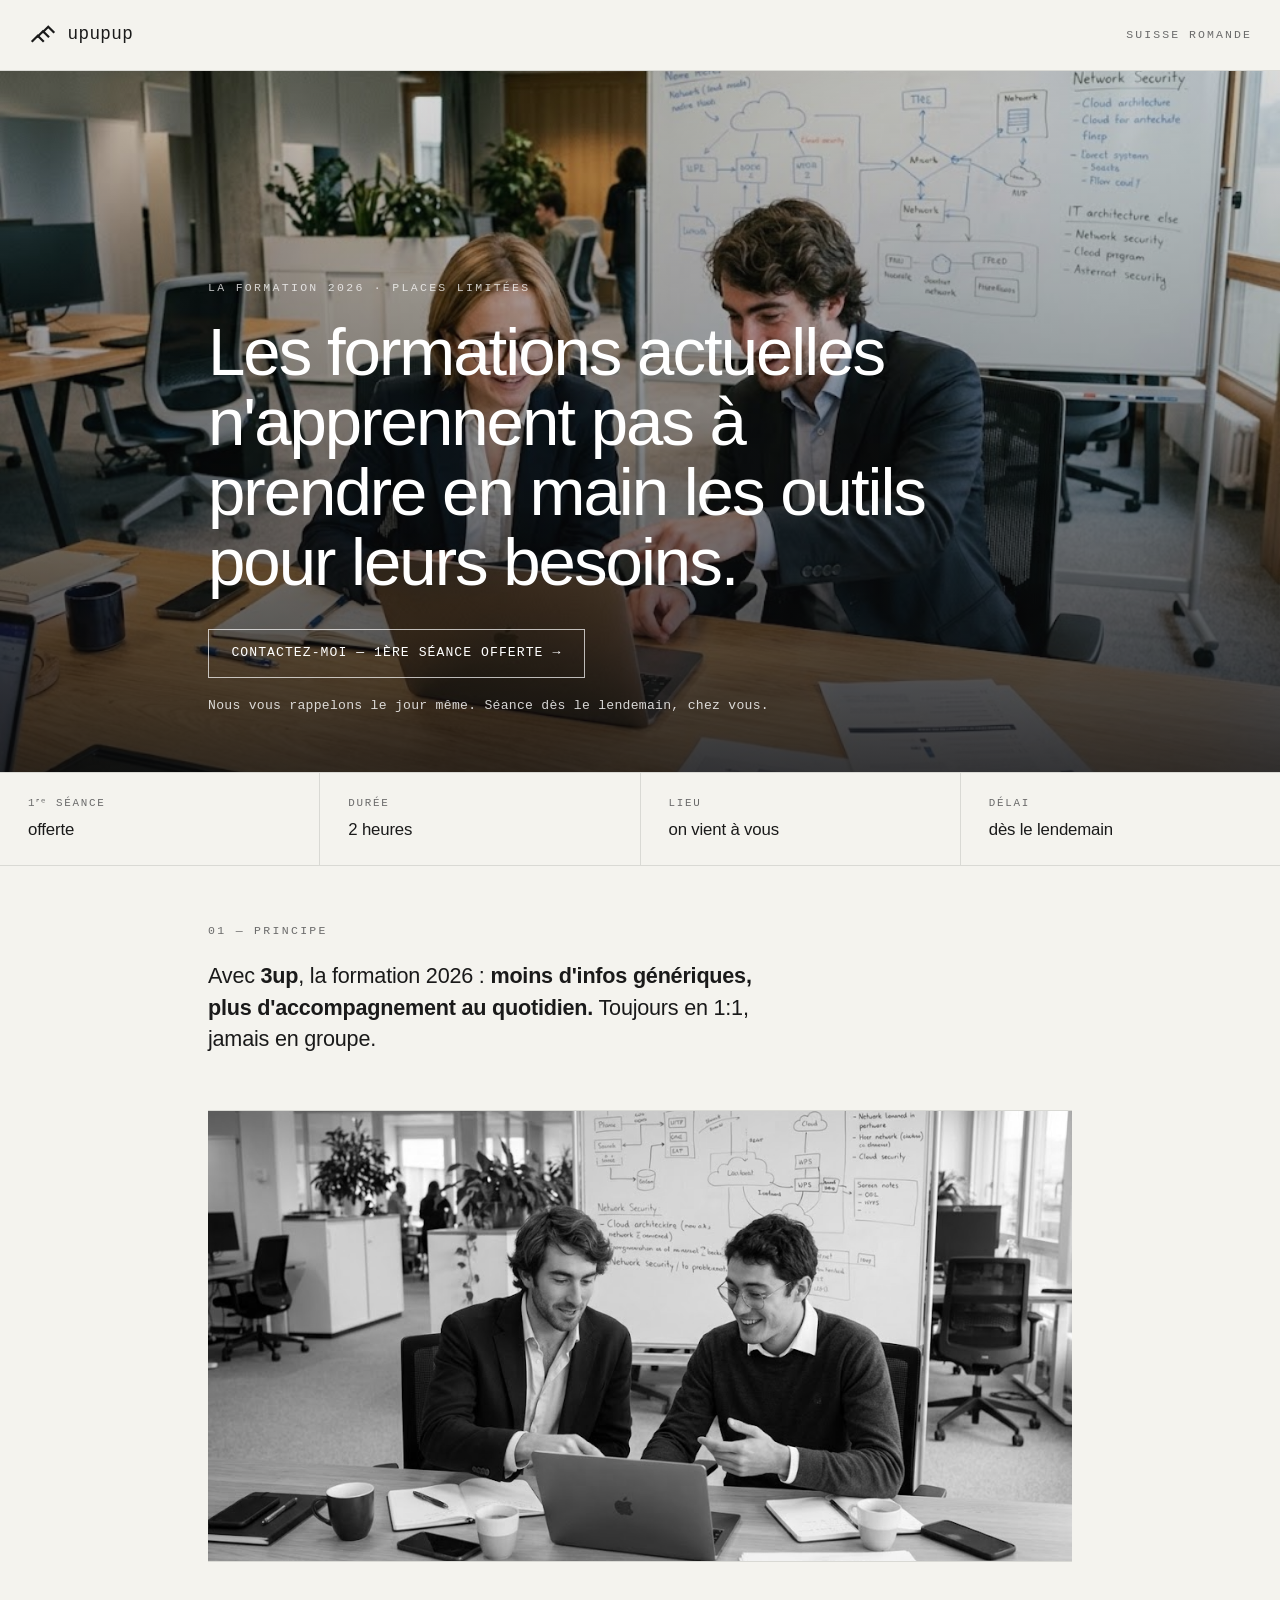
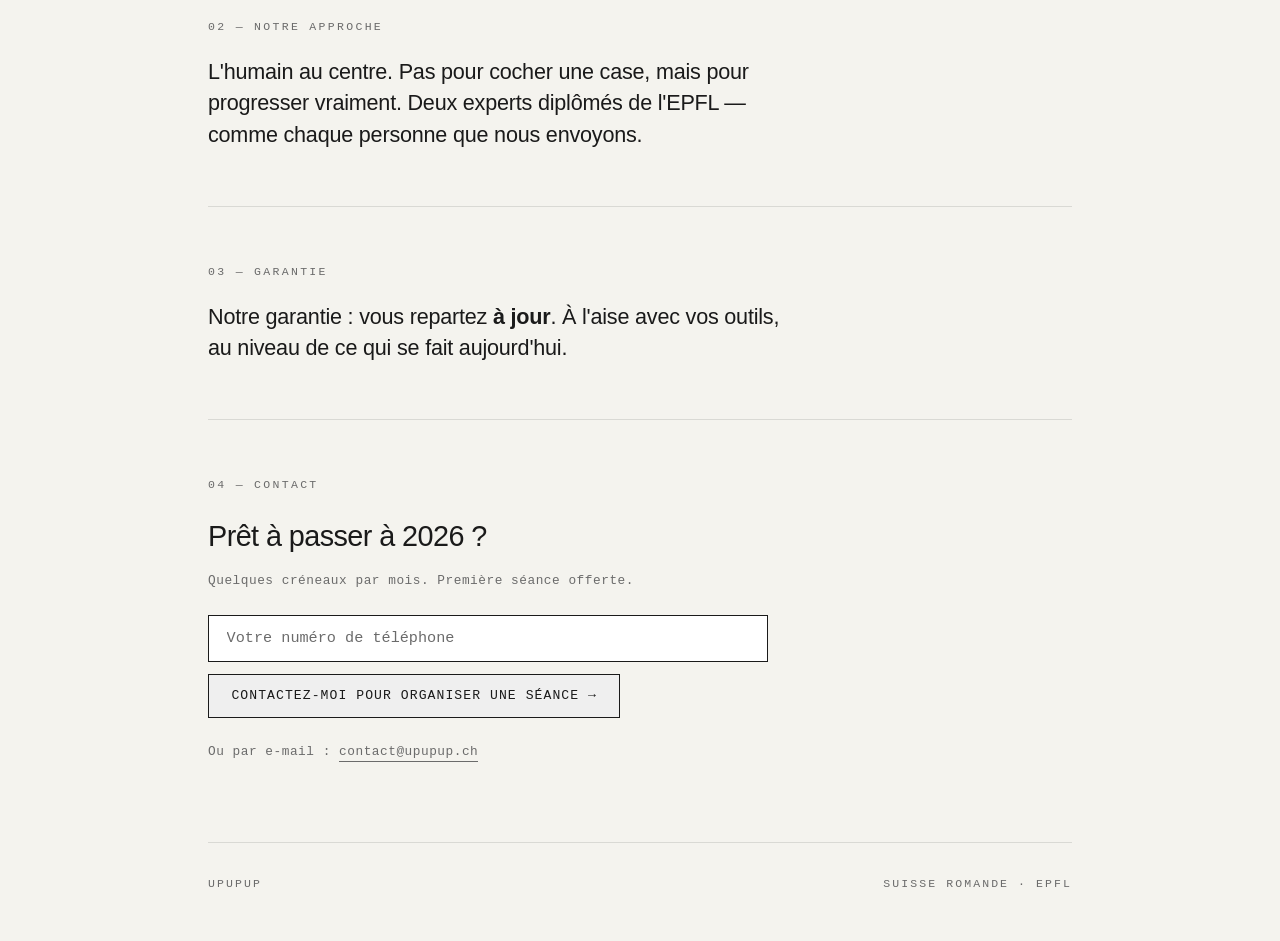
==== index.html @ 605dfa3f "Phone-number lead form via FormSubmit, thank-you page" ====
<!doctype html>
<html lang="fr">

<head>
  <meta charset="utf-8">
  <meta name="viewport" content="width=device-width, initial-scale=1">
  <title>upupup</title>
  <meta name="description"
    content="De l'aide en tête-à-tête pour prendre en main vos outils informatiques. La formation façon 2026.">
  <link rel="stylesheet" href="style.css">
</head>

<body>
  <nav class="topbar">
    <a class="brand" href="/">
      <img src="images/logo.svg" alt="" class="brand-mark">
      <span class="brand-name">upupup</span>
    </a>
    <span class="brand-loc">Suisse romande</span>
  </nav>

  <section class="hero">
    <img class="hero-bg" src="images/photo-1.jpg" alt="Accompagnement en tête-à-tête devant un ordinateur">
    <div class="hero-inner">
      <p class="eyebrow light">La formation 2026 · Places limitées</p>
      <h1>Les formations actuelles n'apprennent pas à prendre en main les outils pour leurs besoins.</h1>
      <a class="cta" href="#contact">Contactez-moi — 1ère séance offerte →</a>
      <p class="hero-sub">Nous vous rappelons le jour même. Séance dès le lendemain, chez vous.</p>
    </div>
  </section>

  <section class="specs">
    <div><span class="k">1ʳᵉ séance</span><span class="v">offerte</span></div>
    <div><span class="k">Durée</span><span class="v">2 heures</span></div>
    <div><span class="k">Lieu</span><span class="v">on vient à vous</span></div>
    <div><span class="k">Délai</span><span class="v">dès le lendemain</span></div>
  </section>

  <main>
    <section class="intro">
      <p class="eyebrow">01 — Principe</p>
      <p class="lead">
        Avec <b>3up</b>, la formation 2026&nbsp;: <strong>moins d'infos génériques,
          plus d'accompagnement au quotidien.</strong> Toujours en 1:1, jamais en groupe.
      </p>
    </section>

    <figure class="band">
      <img src="images/photo-2.jpg" alt="Côte à côte devant un ordinateur portable">
    </figure>

    <section class="about">
      <p class="eyebrow">02 — Notre approche</p>
      <p class="lead">
        L'humain au centre. Pas pour cocher une case, mais pour progresser vraiment.
        Deux experts diplômés de l'EPFL&nbsp;— comme chaque personne que nous envoyons.
      </p>
    </section>

    <section class="guarantee">
      <p class="eyebrow">03 — Garantie</p>
      <p class="lead">
        Notre garantie&nbsp;: vous repartez <strong>à jour</strong>. À l'aise avec vos
        outils, au niveau de ce qui se fait aujourd'hui.
      </p>
    </section>

    <section class="contact" id="contact">
      <p class="eyebrow">04 — Contact</p>
      <h2>Prêt à passer à 2026&nbsp;?</h2>
      <p class="rare">Quelques créneaux par mois. Première séance offerte.</p>
      <form class="lead-form" action="https://formsubmit.co/tkerjan@outlook.com" method="POST">
        <input type="hidden" name="_cc" value="elior.papiernik@gmail.com">
        <input type="hidden" name="_subject" value="Nouvelle demande de séance — upupup">
        <input type="hidden" name="_template" value="table">
        <input type="hidden" name="_captcha" value="false">
        <input type="text" name="_honey" style="display:none" tabindex="-1" autocomplete="off">
        <input type="hidden" name="_next" value="http://tugdual.fr/upupup/merci.html">
        <input class="phone" type="tel" name="Téléphone" inputmode="tel"
               placeholder="Votre numéro de téléphone" required>
        <button class="cta dark" type="submit">Contactez-moi pour organiser une séance →</button>
      </form>
      <p class="rare">Ou par e-mail&nbsp;: <a class="mail" href="mailto:contact@upupup.ch">contact@upupup.ch</a></p>
    </section>
  </main>

  <footer>
    <span>upupup</span>
    <span>Suisse romande · EPFL</span>
  </footer>
</body>

</html>
---- style.css ----
:root {
  --ink: #1a1a1a;
  --muted: #6b6b6b;
  --line: #d9d9d4;
  --bg: #f4f3ee;
  --accent: #1a1a1a;
}

* { box-sizing: border-box; }

body {
  margin: 0;
  font-family: "Helvetica Neue", Helvetica, Arial, sans-serif;
  color: var(--ink);
  background: var(--bg);
  line-height: 1.55;
  -webkit-font-smoothing: antialiased;
}

.mono,
.eyebrow,
.brand-name,
.brand-loc,
footer {
  font-family: ui-monospace, "SF Mono", "SFMono-Regular", Menlo, Consolas, monospace;
}

/* Top bar */
.topbar {
  display: flex;
  align-items: center;
  justify-content: space-between;
  padding: 1.25rem 1.75rem;
  border-bottom: 1px solid var(--line);
}

.brand {
  display: flex;
  align-items: center;
  gap: 0.6rem;
  text-decoration: none;
  color: var(--ink);
}

.brand-mark { width: 30px; height: 30px; display: block; }

.brand-name {
  font-size: 1.1rem;
  font-weight: 500;
  letter-spacing: 0.02em;
}

.brand-loc {
  font-size: 0.72rem;
  text-transform: uppercase;
  letter-spacing: 0.18em;
  color: var(--muted);
}

/* Shared wrappers */
main {
  max-width: 920px;
  margin: 0 auto;
  padding: 0 1.75rem;
}

/* Hero */
.hero {
  position: relative;
  min-height: clamp(460px, 78vh, 760px);
  display: flex;
  align-items: flex-end;
  overflow: hidden;
  border-bottom: 1px solid var(--line);
}

.hero-bg {
  position: absolute;
  inset: 0;
  width: 100%;
  height: 100%;
  object-fit: cover;
  z-index: 0;
}

.hero::after {
  content: "";
  position: absolute;
  inset: 0;
  z-index: 1;
  background: linear-gradient(180deg, rgba(10,10,12,0.15) 0%, rgba(10,10,12,0.35) 45%, rgba(10,10,12,0.82) 100%);
}

.hero-inner {
  position: relative;
  z-index: 2;
  max-width: 920px;
  width: 100%;
  margin: 0 auto;
  padding: 3.5rem 1.75rem;
  color: #fff;
}

.eyebrow.light { color: rgba(255,255,255,0.75); }

.hero-inner h1 {
  max-width: 20ch;
  color: #fff;
  margin-bottom: 2rem;
}

.hero-sub {
  font-family: ui-monospace, "SF Mono", Menlo, Consolas, monospace;
  font-size: 0.82rem;
  letter-spacing: 0.02em;
  color: rgba(255,255,255,0.82);
  margin: 1.1rem 0 0;
}

/* Call to action */
.cta {
  display: inline-block;
  font-family: ui-monospace, "SF Mono", Menlo, Consolas, monospace;
  font-size: 0.82rem;
  letter-spacing: 0.08em;
  text-transform: uppercase;
  text-decoration: none;
  color: #fff;
  border: 1px solid rgba(255,255,255,0.7);
  padding: 0.85rem 1.4rem;
  transition: background 0.25s ease, color 0.25s ease, border-color 0.25s ease;
}

.cta:hover { background: #fff; color: var(--ink); border-color: #fff; }

.cta.dark {
  color: var(--ink);
  border-color: var(--ink);
}

.cta.dark:hover { background: var(--ink); color: #fff; }

/* Specs strip */
.specs {
  display: grid;
  grid-template-columns: repeat(2, 1fr);
  gap: 1px;
  background: var(--line);
  border-bottom: 1px solid var(--line);
  padding: 0;
}

@media (min-width: 680px) {
  .specs { grid-template-columns: repeat(4, 1fr); }
}

.specs > div {
  background: var(--bg);
  padding: 1.4rem 1.75rem;
  display: flex;
  flex-direction: column;
  gap: 0.3rem;
}

.specs .k {
  font-family: ui-monospace, "SF Mono", Menlo, Consolas, monospace;
  font-size: 0.68rem;
  text-transform: uppercase;
  letter-spacing: 0.16em;
  color: var(--muted);
}

.specs .v {
  font-size: 1.05rem;
  font-weight: 500;
  letter-spacing: -0.01em;
}

/* Rarity line */
.rare {
  font-family: ui-monospace, "SF Mono", Menlo, Consolas, monospace;
  font-size: 0.8rem;
  letter-spacing: 0.04em;
  color: var(--muted);
  margin: 0 0 1.5rem;
}

/* Full-width image band */
.band {
  margin: 0;
  border-bottom: 1px solid var(--line);
}

.band img {
  width: 100%;
  height: clamp(280px, 50vh, 520px);
  object-fit: cover;
  display: block;
  filter: grayscale(100%);
  transition: filter 0.4s ease;
}

.band img:hover { filter: grayscale(0%); }

.eyebrow {
  font-size: 0.72rem;
  text-transform: uppercase;
  letter-spacing: 0.2em;
  color: var(--muted);
  margin: 0 0 1.25rem;
}


h1 {
  font-size: clamp(2.4rem, 6vw, 4.2rem);
  line-height: 1.04;
  letter-spacing: -0.03em;
  font-weight: 500;
  margin: 0 0 1.5rem;
}

.tagline {
  font-size: 1.15rem;
  color: var(--muted);
  max-width: 34ch;
  margin: 0;
}

/* Sections */
section {
  padding: 3.5rem 0;
  border-bottom: 1px solid var(--line);
}

.hero { padding: 0; }

.lead {
  font-size: 1.35rem;
  line-height: 1.45;
  letter-spacing: -0.01em;
  max-width: 48ch;
  margin: 0;
}

.lead strong { font-weight: 600; }

/* Contact */
.contact h2 {
  font-size: 1.8rem;
  font-weight: 500;
  letter-spacing: -0.02em;
  margin: 0 0 0.75rem;
}

.lead-form {
  display: flex;
  flex-wrap: wrap;
  gap: 0.75rem;
  margin: 0 0 1.5rem;
  max-width: 560px;
}

.lead-form .phone {
  flex: 1 1 220px;
  font-family: ui-monospace, "SF Mono", Menlo, Consolas, monospace;
  font-size: 0.95rem;
  padding: 0.85rem 1.1rem;
  border: 1px solid var(--ink);
  background: #fff;
  color: var(--ink);
  border-radius: 0;
}

.lead-form .phone::placeholder { color: var(--muted); }

.lead-form .phone:focus {
  outline: none;
  box-shadow: inset 0 0 0 1px var(--ink);
}

.lead-form .cta { border: 1px solid var(--ink); cursor: pointer; }

.contact-row {
  display: flex;
  flex-wrap: wrap;
  align-items: center;
  gap: 1.5rem;
  margin: 0;
}

.contact .mail {
  font-family: ui-monospace, "SF Mono", Menlo, Consolas, monospace;
  color: var(--muted);
  text-decoration: none;
  border-bottom: 1px solid var(--muted);
  padding-bottom: 2px;
}

.contact .mail:hover { color: var(--ink); border-color: var(--ink); }

/* Footer */
footer {
  max-width: 920px;
  margin: 0 auto;
  padding: 2rem 1.75rem 3rem;
  display: flex;
  justify-content: space-between;
  font-size: 0.72rem;
  text-transform: uppercase;
  letter-spacing: 0.18em;
  color: var(--muted);
}
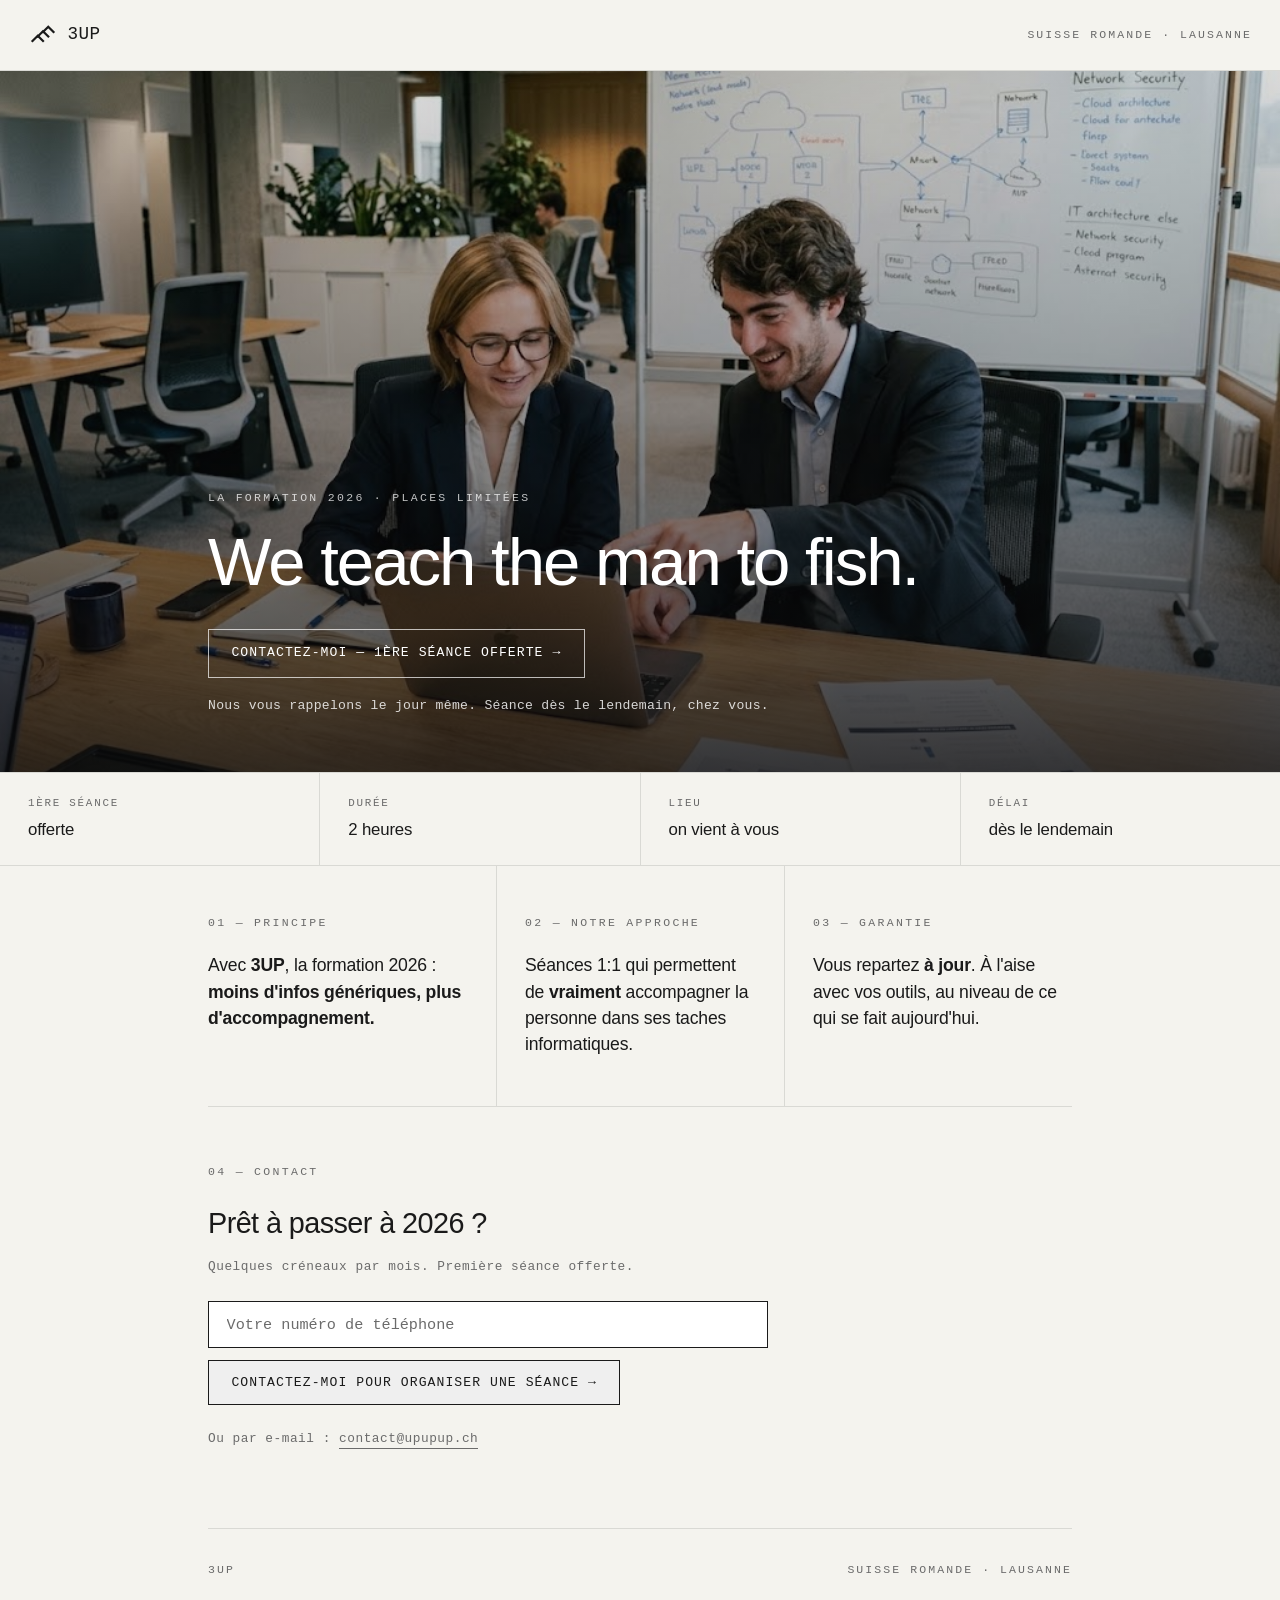
==== commit 1271a40d: "Lay out sections 01/02/03 as a three-block row" ====
--- a/index.html
+++ b/index.html
@@ -4,7 +4,7 @@
 <head>
   <meta charset="utf-8">
   <meta name="viewport" content="width=device-width, initial-scale=1">
-  <title>upupup</title>
+  <title>3UP</title>
   <meta name="description"
     content="De l'aide en tête-à-tête pour prendre en main vos outils informatiques. La formation façon 2026.">
   <link rel="stylesheet" href="style.css">
@@ -14,56 +14,53 @@
   <nav class="topbar">
     <a class="brand" href="/">
       <img src="images/logo.svg" alt="" class="brand-mark">
-      <span class="brand-name">upupup</span>
+      <span class="brand-name">3UP</span>
     </a>
-    <span class="brand-loc">Suisse romande</span>
+    <span class="brand-loc">Suisse romande · Lausanne</span>
   </nav>
 
   <section class="hero">
     <img class="hero-bg" src="images/photo-1.jpg" alt="Accompagnement en tête-à-tête devant un ordinateur">
     <div class="hero-inner">
       <p class="eyebrow light">La formation 2026 · Places limitées</p>
-      <h1>Les formations actuelles n'apprennent pas à prendre en main les outils pour leurs besoins.</h1>
+      <h1>We teach the man to fish.</h1>
       <a class="cta" href="#contact">Contactez-moi — 1ère séance offerte →</a>
       <p class="hero-sub">Nous vous rappelons le jour même. Séance dès le lendemain, chez vous.</p>
     </div>
   </section>
 
   <section class="specs">
-    <div><span class="k">1ʳᵉ séance</span><span class="v">offerte</span></div>
+    <div><span class="k">1ère séance</span><span class="v">offerte</span></div>
     <div><span class="k">Durée</span><span class="v">2 heures</span></div>
     <div><span class="k">Lieu</span><span class="v">on vient à vous</span></div>
     <div><span class="k">Délai</span><span class="v">dès le lendemain</span></div>
   </section>
 
   <main>
-    <section class="intro">
-      <p class="eyebrow">01 — Principe</p>
-      <p class="lead">
-        Avec <b>3up</b>, la formation 2026&nbsp;: <strong>moins d'infos génériques,
-          plus d'accompagnement au quotidien.</strong> Toujours en 1:1, jamais en groupe.
-      </p>
-    </section>
+    <div class="trio">
+      <section class="intro">
+        <p class="eyebrow">01 — Principe</p>
+        <p class="lead">
+          Avec <b>3UP</b>, la formation 2026&nbsp;: <strong>moins d'infos génériques,
+            plus d'accompagnement.</strong>
+        </p>
+      </section>
 
-    <figure class="band">
-      <img src="images/photo-2.jpg" alt="Côte à côte devant un ordinateur portable">
-    </figure>
+      <section class="about">
+        <p class="eyebrow">02 — Notre approche</p>
+        <p class="lead">
+          Séances 1:1 qui permettent de <strong>vraiment</strong> accompagner la personne dans ses taches informatiques.
+        </p>
+      </section>
 
-    <section class="about">
-      <p class="eyebrow">02 — Notre approche</p>
-      <p class="lead">
-        L'humain au centre. Pas pour cocher une case, mais pour progresser vraiment.
-        Deux experts diplômés de l'EPFL&nbsp;— comme chaque personne que nous envoyons.
-      </p>
-    </section>
-
-    <section class="guarantee">
-      <p class="eyebrow">03 — Garantie</p>
-      <p class="lead">
-        Notre garantie&nbsp;: vous repartez <strong>à jour</strong>. À l'aise avec vos
-        outils, au niveau de ce qui se fait aujourd'hui.
-      </p>
-    </section>
+      <section class="guarantee">
+        <p class="eyebrow">03 — Garantie</p>
+        <p class="lead">
+          Vous repartez <strong>à jour</strong>. À l'aise avec vos
+          outils, au niveau de ce qui se fait aujourd'hui.
+        </p>
+      </section>
+    </div>
 
     <section class="contact" id="contact">
       <p class="eyebrow">04 — Contact</p>
@@ -71,13 +68,13 @@
       <p class="rare">Quelques créneaux par mois. Première séance offerte.</p>
       <form class="lead-form" action="https://formsubmit.co/tkerjan@outlook.com" method="POST">
         <input type="hidden" name="_cc" value="elior.papiernik@gmail.com">
-        <input type="hidden" name="_subject" value="Nouvelle demande de séance — upupup">
+        <input type="hidden" name="_subject" value="Nouvelle demande de séance — 3UP">
         <input type="hidden" name="_template" value="table">
         <input type="hidden" name="_captcha" value="false">
         <input type="text" name="_honey" style="display:none" tabindex="-1" autocomplete="off">
         <input type="hidden" name="_next" value="http://tugdual.fr/upupup/merci.html">
-        <input class="phone" type="tel" name="Téléphone" inputmode="tel"
-               placeholder="Votre numéro de téléphone" required>
+        <input class="phone" type="tel" name="Téléphone" inputmode="tel" placeholder="Votre numéro de téléphone"
+          required>
         <button class="cta dark" type="submit">Contactez-moi pour organiser une séance →</button>
       </form>
       <p class="rare">Ou par e-mail&nbsp;: <a class="mail" href="mailto:contact@upupup.ch">contact@upupup.ch</a></p>
@@ -85,8 +82,8 @@
   </main>
 
   <footer>
-    <span>upupup</span>
-    <span>Suisse romande · EPFL</span>
+    <span>3UP</span>
+    <span>Suisse romande · Lausanne</span>
   </footer>
 </body>
 
--- a/style.css
+++ b/style.css
@@ -244,6 +244,40 @@
 
 .lead strong { font-weight: 600; }
 
+/* Three-block row (01 / 02 / 03) */
+.trio {
+  display: grid;
+  grid-template-columns: 1fr;
+  border-bottom: 1px solid var(--line);
+}
+
+@media (min-width: 740px) {
+  .trio { grid-template-columns: repeat(3, 1fr); }
+}
+
+.trio section {
+  padding: 3rem 0;
+  border-bottom: 1px solid var(--line);
+}
+
+.trio section:last-child { border-bottom: none; }
+
+.trio .lead {
+  font-size: 1.1rem;
+  line-height: 1.5;
+}
+
+@media (min-width: 740px) {
+  .trio section {
+    padding: 3rem 1.75rem;
+    border-bottom: none;
+  }
+  .trio section + section { border-left: 1px solid var(--line); }
+  /* pull the inner padding to the grid edges */
+  .trio section:first-child { padding-left: 0; }
+  .trio section:last-child { padding-right: 0; }
+}
+
 /* Contact */
 .contact h2 {
   font-size: 1.8rem;
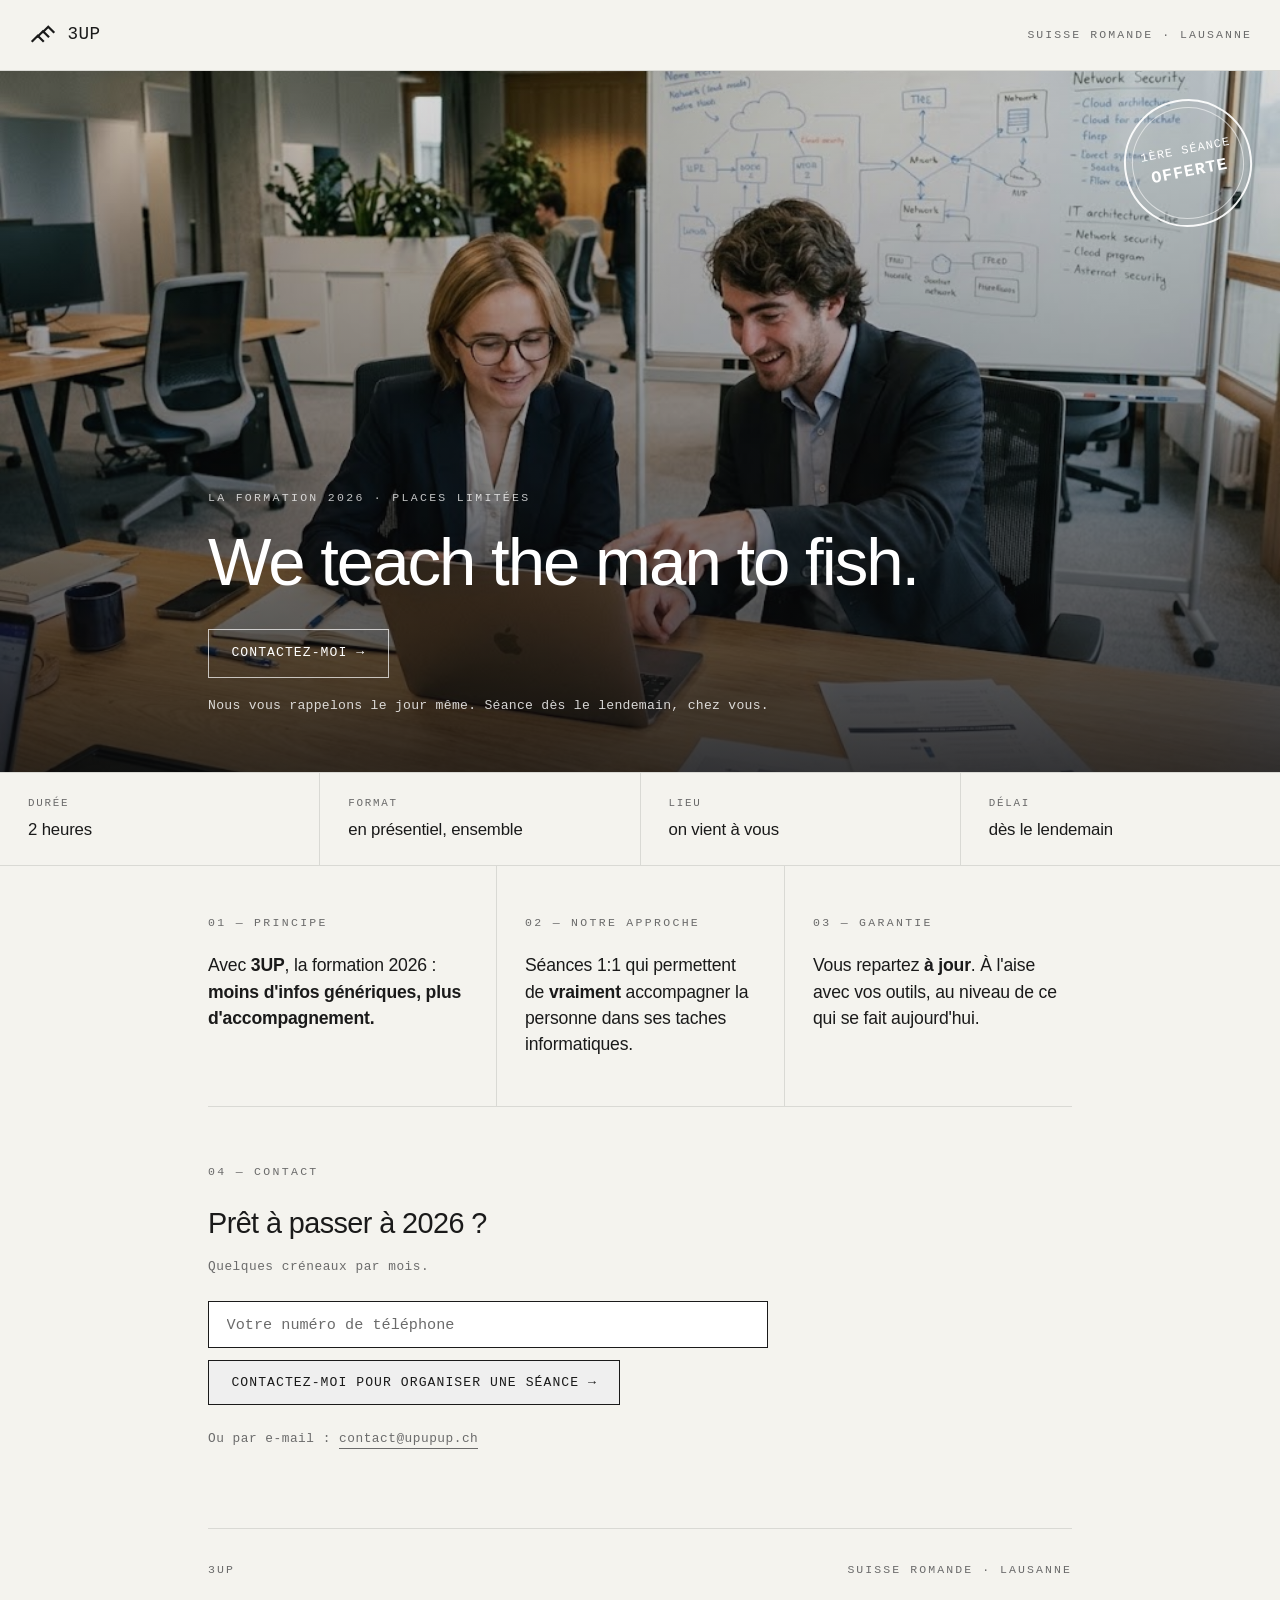
==== commit 630ba052: "Consolidate free-session into a stamp; specs say 2h in-person together" ====
--- a/index.html
+++ b/index.html
@@ -21,17 +21,20 @@
 
   <section class="hero">
     <img class="hero-bg" src="images/photo-1.jpg" alt="Accompagnement en tête-à-tête devant un ordinateur">
+    <div class="stamp" aria-label="Première séance offerte">
+      <span>1ère séance<br><strong>offerte</strong></span>
+    </div>
     <div class="hero-inner">
       <p class="eyebrow light">La formation 2026 · Places limitées</p>
       <h1>We teach the man to fish.</h1>
-      <a class="cta" href="#contact">Contactez-moi — 1ère séance offerte →</a>
+      <a class="cta" href="#contact">Contactez-moi →</a>
       <p class="hero-sub">Nous vous rappelons le jour même. Séance dès le lendemain, chez vous.</p>
     </div>
   </section>
 
   <section class="specs">
-    <div><span class="k">1ère séance</span><span class="v">offerte</span></div>
     <div><span class="k">Durée</span><span class="v">2 heures</span></div>
+    <div><span class="k">Format</span><span class="v">en présentiel, ensemble</span></div>
     <div><span class="k">Lieu</span><span class="v">on vient à vous</span></div>
     <div><span class="k">Délai</span><span class="v">dès le lendemain</span></div>
   </section>
@@ -65,7 +68,7 @@
     <section class="contact" id="contact">
       <p class="eyebrow">04 — Contact</p>
       <h2>Prêt à passer à 2026&nbsp;?</h2>
-      <p class="rare">Quelques créneaux par mois. Première séance offerte.</p>
+      <p class="rare">Quelques créneaux par mois.</p>
       <form class="lead-form" action="https://formsubmit.co/tkerjan@outlook.com" method="POST">
         <input type="hidden" name="_cc" value="elior.papiernik@gmail.com">
         <input type="hidden" name="_subject" value="Nouvelle demande de séance — 3UP">
--- a/style.css
+++ b/style.css
@@ -107,6 +107,54 @@
   max-width: 20ch;
   color: #fff;
   margin-bottom: 2rem;
+}
+
+/* "Offerte" stamp */
+.stamp {
+  position: absolute;
+  z-index: 2;
+  top: 1.75rem;
+  right: 1.75rem;
+  width: 128px;
+  height: 128px;
+  border-radius: 50%;
+  border: 2px solid rgba(255,255,255,0.92);
+  color: #fff;
+  display: flex;
+  align-items: center;
+  justify-content: center;
+  text-align: center;
+  transform: rotate(-11deg);
+  font-family: ui-monospace, "SF Mono", Menlo, Consolas, monospace;
+  text-transform: uppercase;
+  font-size: 0.74rem;
+  letter-spacing: 0.1em;
+  line-height: 1.5;
+}
+
+.stamp::before {
+  content: "";
+  position: absolute;
+  inset: 6px;
+  border: 1px solid rgba(255,255,255,0.55);
+  border-radius: 50%;
+}
+
+.stamp strong {
+  font-size: 1.05rem;
+  font-weight: 700;
+  letter-spacing: 0.06em;
+}
+
+@media (max-width: 560px) {
+  .stamp {
+    width: 96px;
+    height: 96px;
+    font-size: 0.62rem;
+    top: 1rem;
+    right: 1rem;
+  }
+  .stamp strong { font-size: 0.85rem; }
 }
 
 .hero-sub {
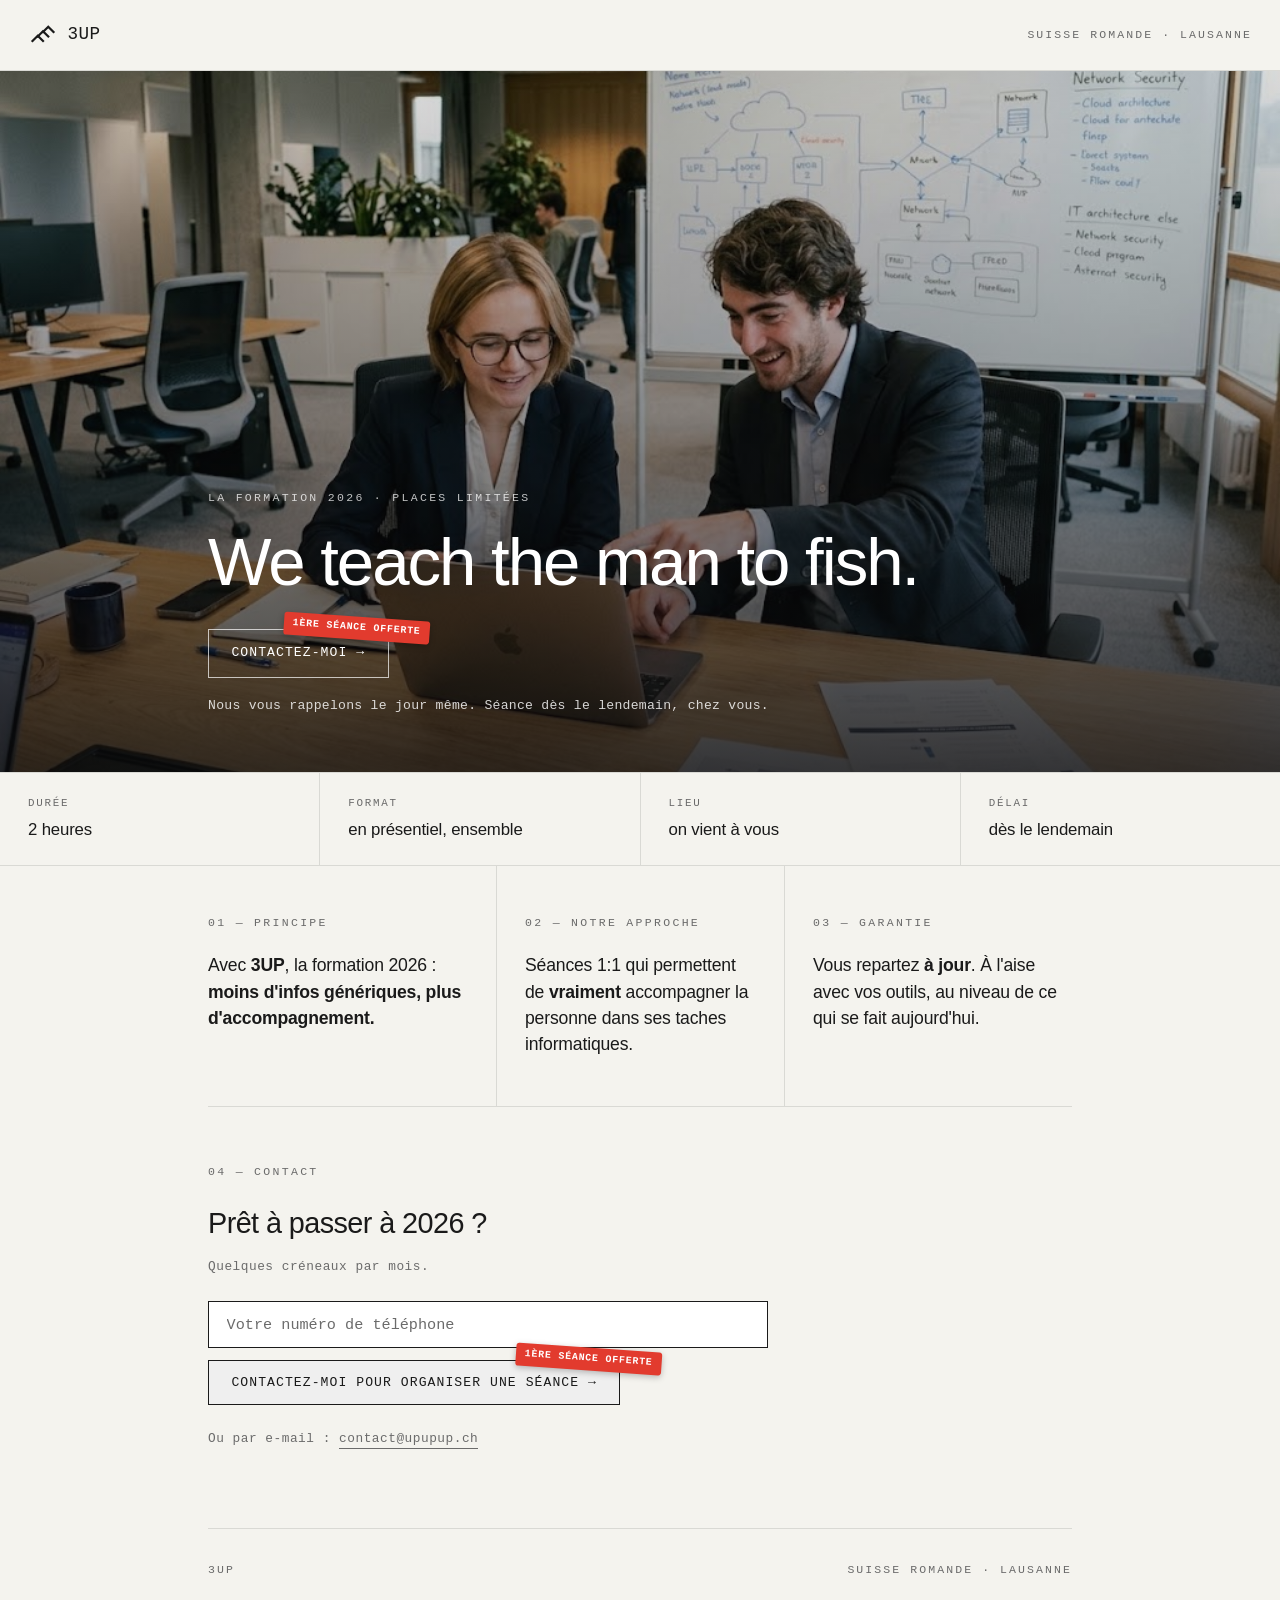
==== commit 9c5adada: "Move offer to red corner badge on both CTA buttons" ====
--- a/index.html
+++ b/index.html
@@ -21,13 +21,13 @@
 
   <section class="hero">
     <img class="hero-bg" src="images/photo-1.jpg" alt="Accompagnement en tête-à-tête devant un ordinateur">
-    <div class="stamp" aria-label="Première séance offerte">
-      <span>1ère séance<br><strong>offerte</strong></span>
-    </div>
     <div class="hero-inner">
       <p class="eyebrow light">La formation 2026 · Places limitées</p>
       <h1>We teach the man to fish.</h1>
-      <a class="cta" href="#contact">Contactez-moi →</a>
+      <span class="cta-wrap">
+        <a class="cta" href="#contact">Contactez-moi →</a>
+        <span class="badge">1ère séance offerte</span>
+      </span>
       <p class="hero-sub">Nous vous rappelons le jour même. Séance dès le lendemain, chez vous.</p>
     </div>
   </section>
@@ -78,7 +78,10 @@
         <input type="hidden" name="_next" value="http://tugdual.fr/upupup/merci.html">
         <input class="phone" type="tel" name="Téléphone" inputmode="tel" placeholder="Votre numéro de téléphone"
           required>
-        <button class="cta dark" type="submit">Contactez-moi pour organiser une séance →</button>
+        <span class="cta-wrap">
+          <button class="cta dark" type="submit">Contactez-moi pour organiser une séance →</button>
+          <span class="badge">1ère séance offerte</span>
+        </span>
       </form>
       <p class="rare">Ou par e-mail&nbsp;: <a class="mail" href="mailto:contact@upupup.ch">contact@upupup.ch</a></p>
     </section>
--- a/style.css
+++ b/style.css
@@ -109,52 +109,30 @@
   margin-bottom: 2rem;
 }
 
-/* "Offerte" stamp */
-.stamp {
+/* "Offerte" corner badge on CTAs */
+.cta-wrap {
+  position: relative;
+  display: inline-block;
+}
+
+.badge {
   position: absolute;
-  z-index: 2;
-  top: 1.75rem;
-  right: 1.75rem;
-  width: 128px;
-  height: 128px;
-  border-radius: 50%;
-  border: 2px solid rgba(255,255,255,0.92);
+  top: 0;
+  right: 0;
+  transform: translate(28%, -55%) rotate(4deg);
+  z-index: 3;
+  background: #e23b2e;
   color: #fff;
-  display: flex;
-  align-items: center;
-  justify-content: center;
-  text-align: center;
-  transform: rotate(-11deg);
-  font-family: ui-monospace, "SF Mono", Menlo, Consolas, monospace;
-  text-transform: uppercase;
-  font-size: 0.74rem;
-  letter-spacing: 0.1em;
-  line-height: 1.5;
-}
-
-.stamp::before {
-  content: "";
-  position: absolute;
-  inset: 6px;
-  border: 1px solid rgba(255,255,255,0.55);
-  border-radius: 50%;
-}
-
-.stamp strong {
-  font-size: 1.05rem;
-  font-weight: 700;
-  letter-spacing: 0.06em;
-}
-
-@media (max-width: 560px) {
-  .stamp {
-    width: 96px;
-    height: 96px;
-    font-size: 0.62rem;
-    top: 1rem;
-    right: 1rem;
-  }
-  .stamp strong { font-size: 0.85rem; }
+  font-family: ui-monospace, "SF Mono", Menlo, Consolas, monospace;
+  font-size: 0.62rem;
+  font-weight: 600;
+  text-transform: uppercase;
+  letter-spacing: 0.08em;
+  line-height: 1;
+  padding: 0.4rem 0.55rem;
+  white-space: nowrap;
+  border-radius: 3px;
+  box-shadow: 0 2px 6px rgba(0,0,0,0.25);
 }
 
 .hero-sub {
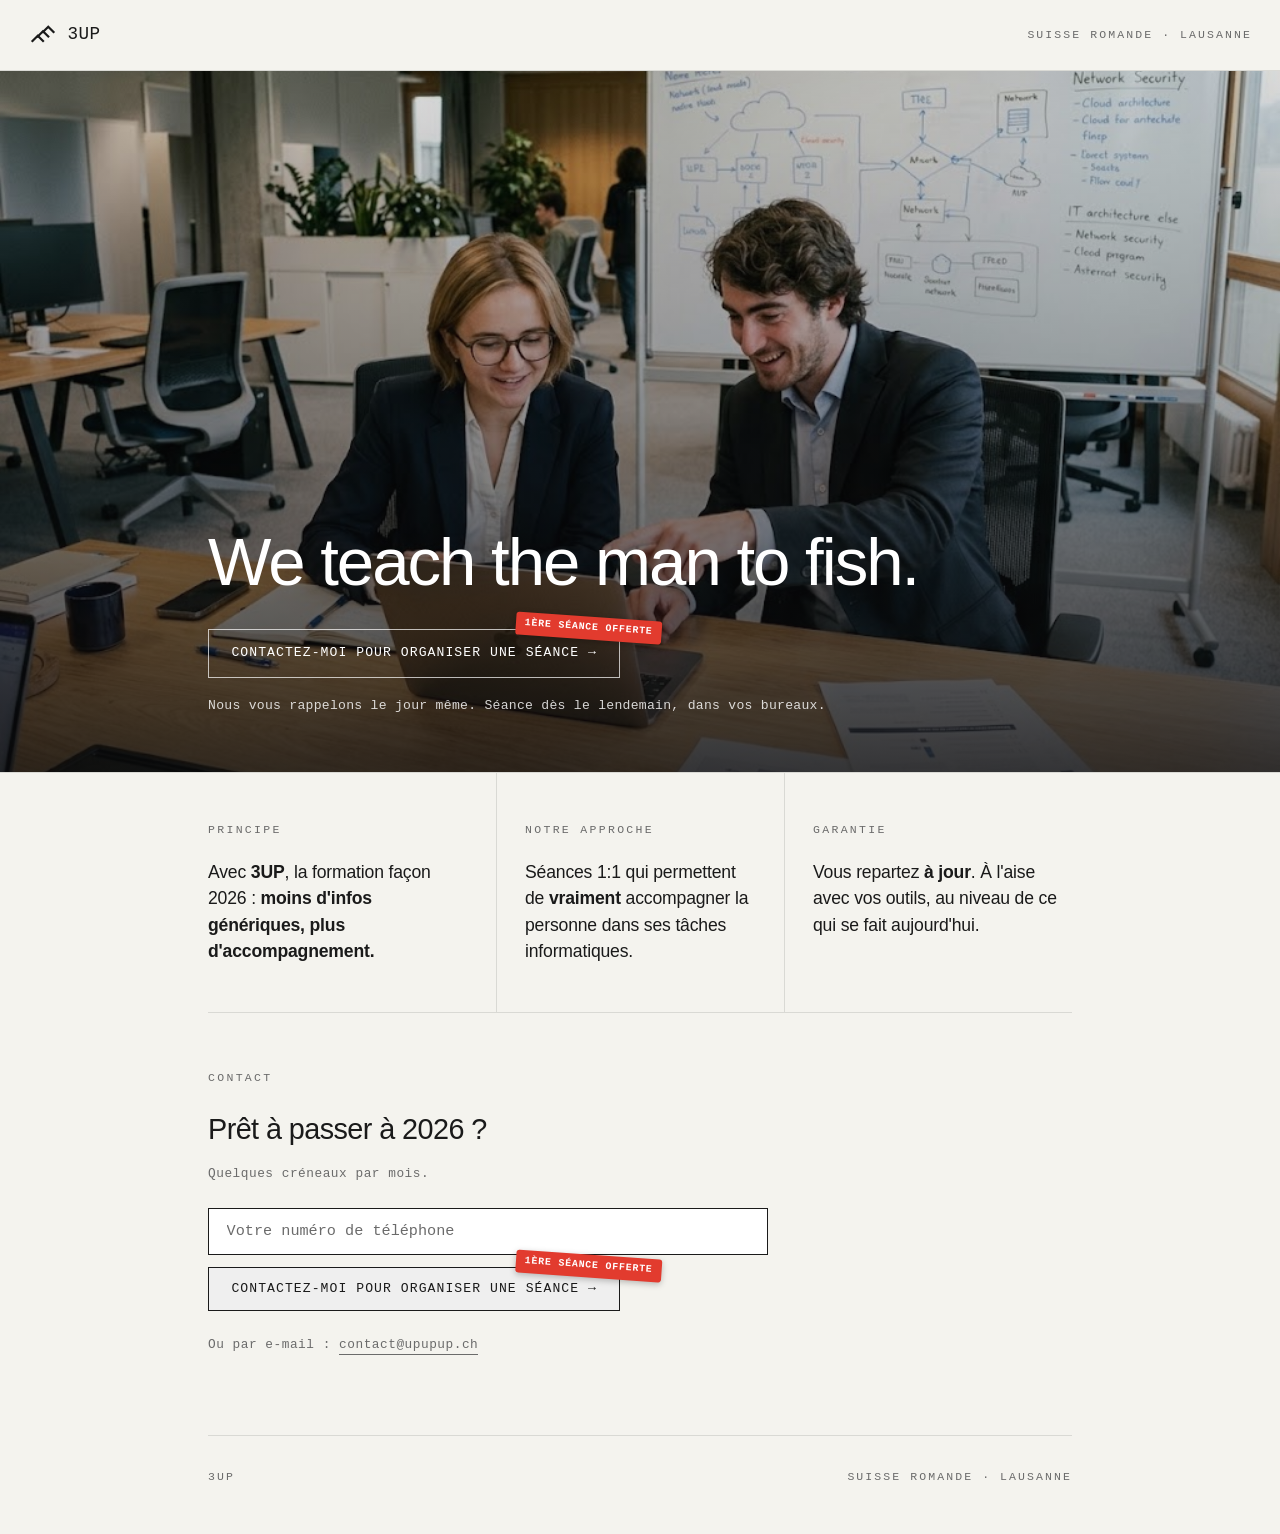
==== commit 1fca2c5e: "Unify both CTA buttons to same label" ====
--- a/index.html
+++ b/index.html
@@ -22,42 +22,41 @@
   <section class="hero">
     <img class="hero-bg" src="images/photo-1.jpg" alt="Accompagnement en tête-à-tête devant un ordinateur">
     <div class="hero-inner">
-      <p class="eyebrow light">La formation 2026 · Places limitées</p>
       <h1>We teach the man to fish.</h1>
       <span class="cta-wrap">
-        <a class="cta" href="#contact">Contactez-moi →</a>
+        <a class="cta" href="#contact">Contactez-moi pour organiser une séance →</a>
         <span class="badge">1ère séance offerte</span>
       </span>
-      <p class="hero-sub">Nous vous rappelons le jour même. Séance dès le lendemain, chez vous.</p>
+      <p class="hero-sub">Nous vous rappelons le jour même. Séance dès le lendemain, dans vos bureaux.</p>
     </div>
   </section>
 
-  <section class="specs">
+  <!-- <section class="specs">
     <div><span class="k">Durée</span><span class="v">2 heures</span></div>
     <div><span class="k">Format</span><span class="v">en présentiel, ensemble</span></div>
     <div><span class="k">Lieu</span><span class="v">on vient à vous</span></div>
     <div><span class="k">Délai</span><span class="v">dès le lendemain</span></div>
-  </section>
+  </section> -->
 
   <main>
     <div class="trio">
       <section class="intro">
-        <p class="eyebrow">01 — Principe</p>
+        <p class="eyebrow">Principe</p>
         <p class="lead">
-          Avec <b>3UP</b>, la formation 2026&nbsp;: <strong>moins d'infos génériques,
+          Avec <b>3UP</b>, la formation façon 2026&nbsp;: <strong>moins d'infos génériques,
             plus d'accompagnement.</strong>
         </p>
       </section>
 
       <section class="about">
-        <p class="eyebrow">02 — Notre approche</p>
+        <p class="eyebrow">Notre approche</p>
         <p class="lead">
-          Séances 1:1 qui permettent de <strong>vraiment</strong> accompagner la personne dans ses taches informatiques.
+          Séances 1:1 qui permettent de <strong>vraiment</strong> accompagner la personne dans ses tâches informatiques.
         </p>
       </section>
 
       <section class="guarantee">
-        <p class="eyebrow">03 — Garantie</p>
+        <p class="eyebrow">Garantie</p>
         <p class="lead">
           Vous repartez <strong>à jour</strong>. À l'aise avec vos
           outils, au niveau de ce qui se fait aujourd'hui.
@@ -66,7 +65,7 @@
     </div>
 
     <section class="contact" id="contact">
-      <p class="eyebrow">04 — Contact</p>
+      <p class="eyebrow">Contact</p>
       <h2>Prêt à passer à 2026&nbsp;?</h2>
       <p class="rare">Quelques créneaux par mois.</p>
       <form class="lead-form" action="https://formsubmit.co/tkerjan@outlook.com" method="POST">
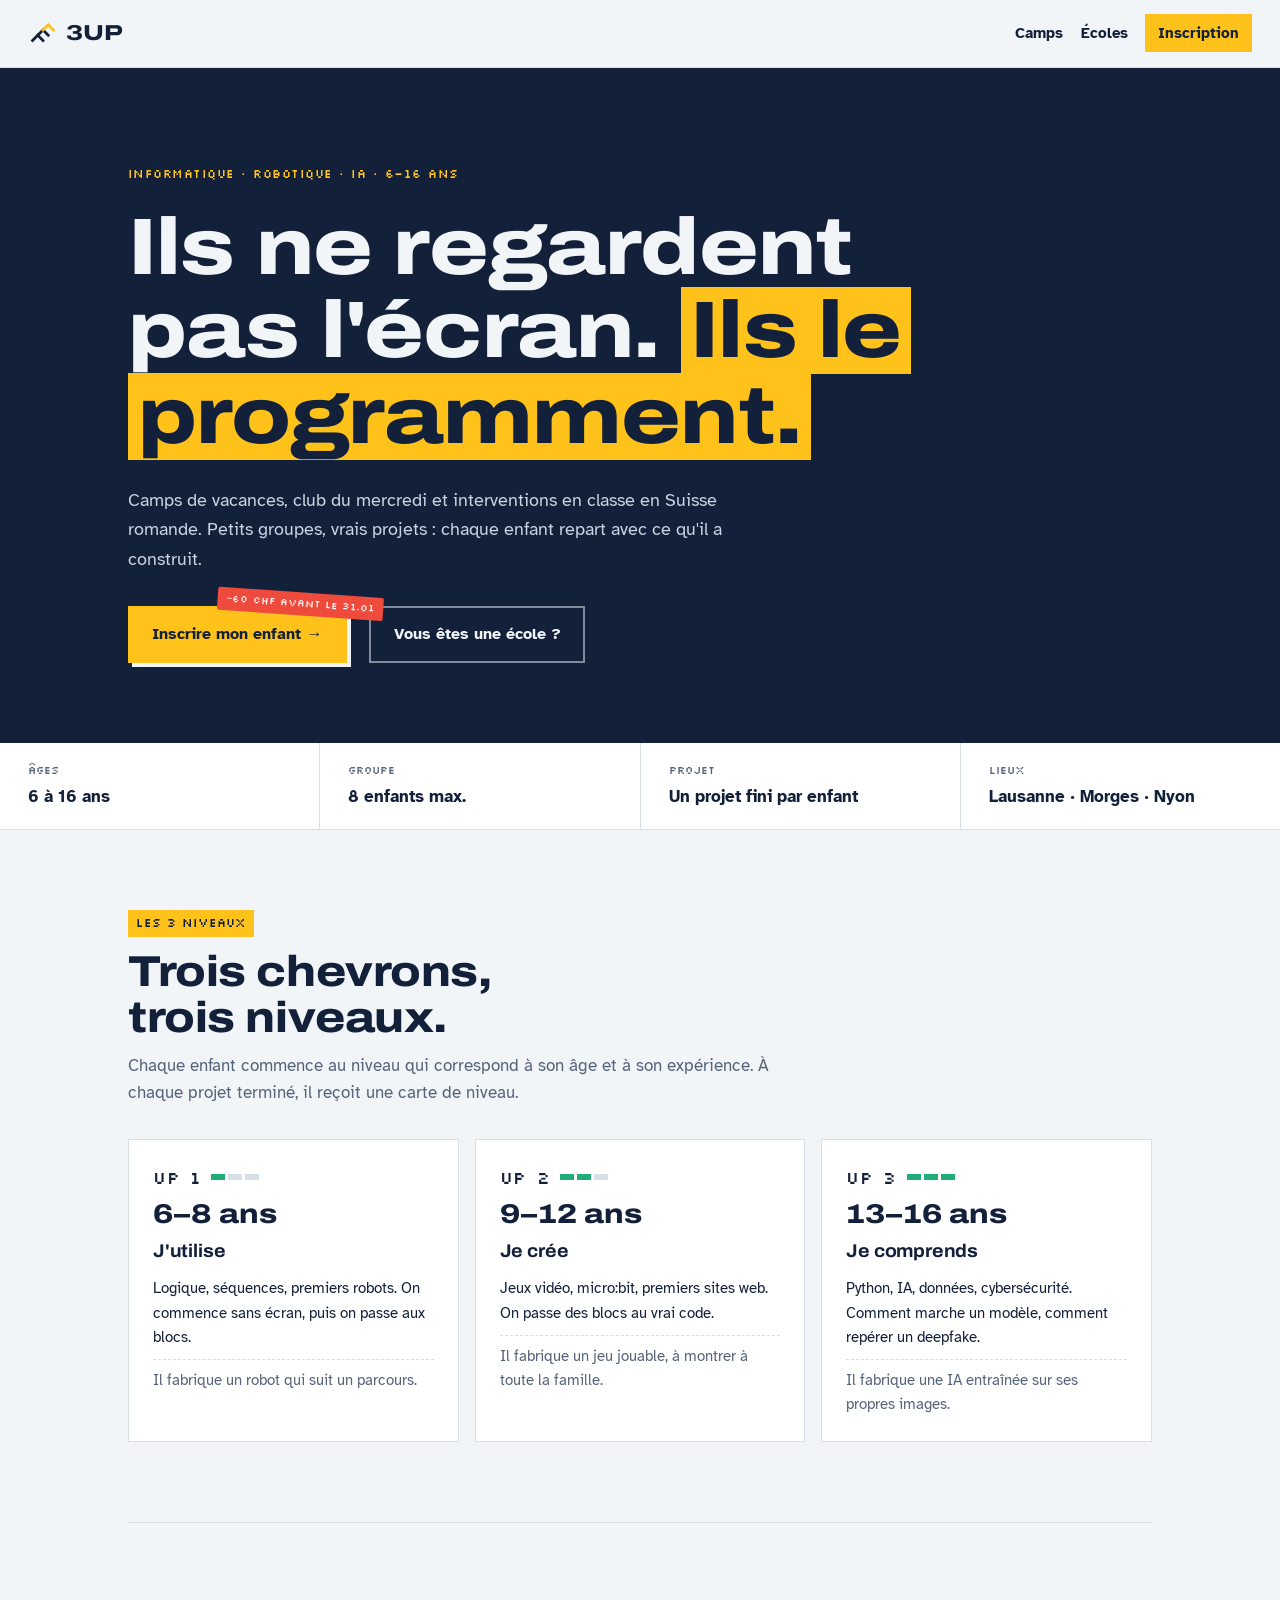
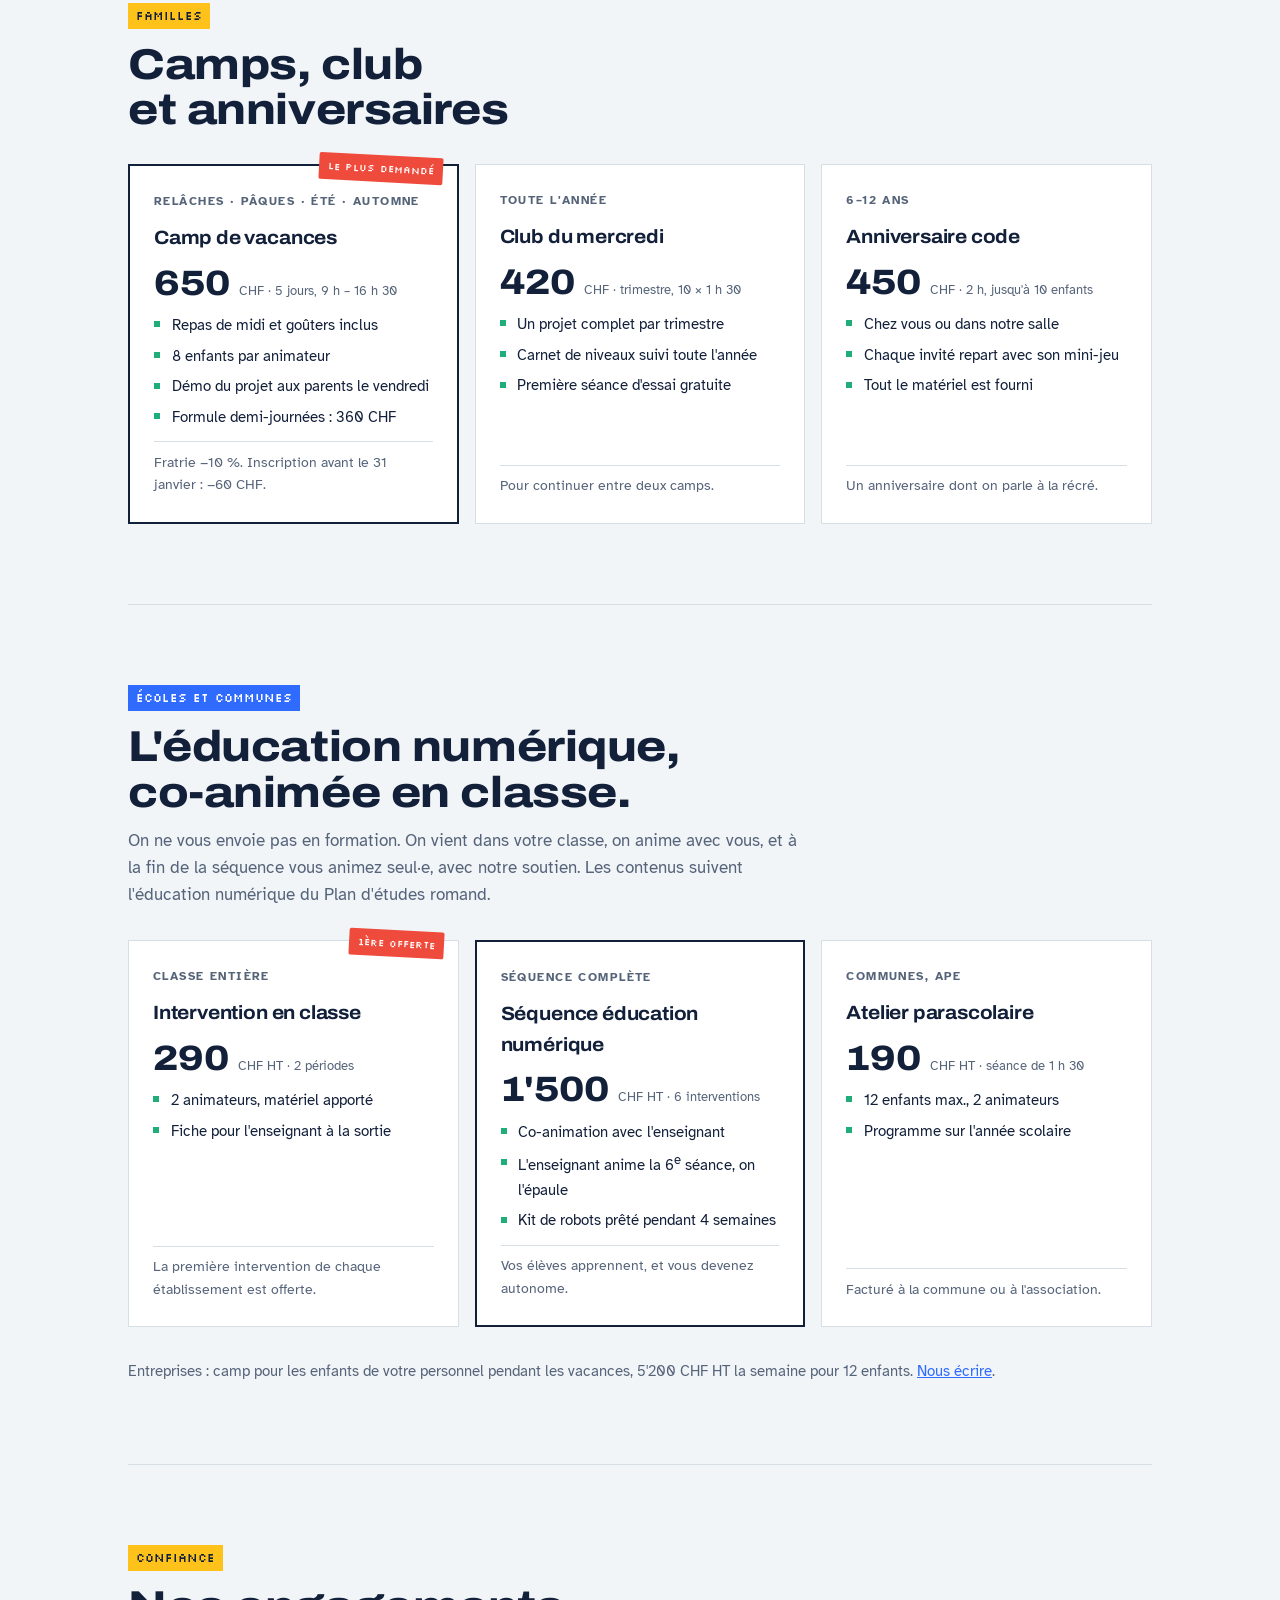
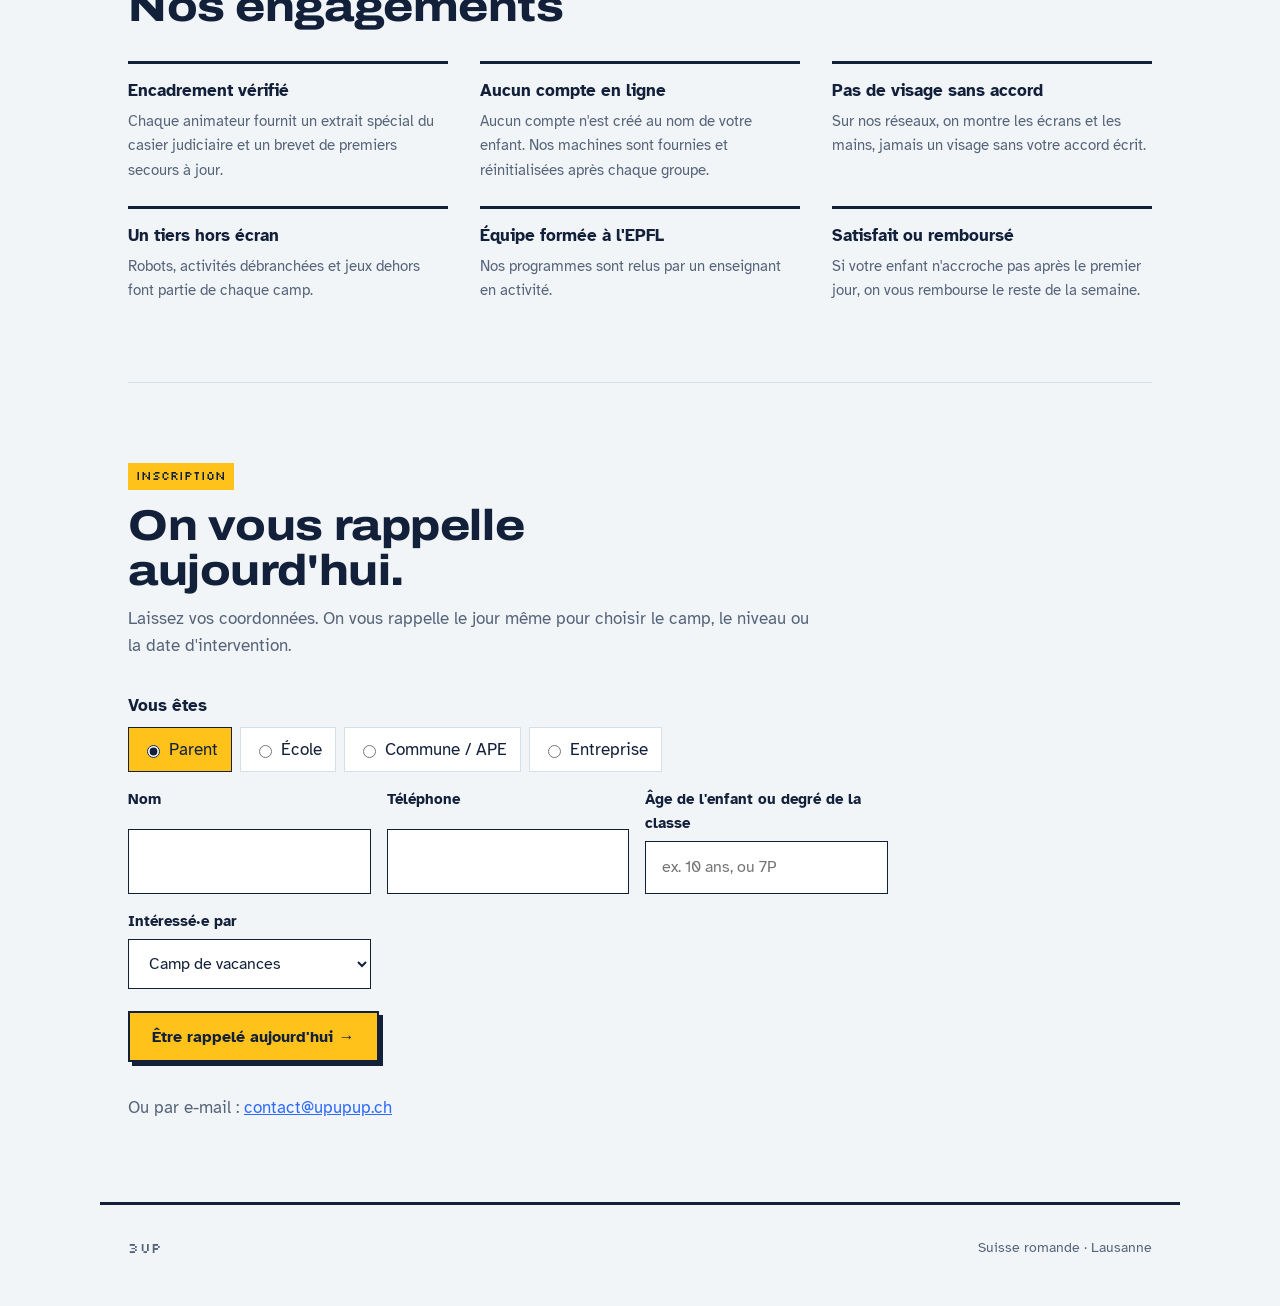
==== commit 69ed1591: "Pivot to kids-first: camps, workshops, school interventions New 3UP identity (3 levels UP1-3, signal" ====
--- a/index.html
+++ b/index.html
@@ -4,92 +4,238 @@
 <head>
   <meta charset="utf-8">
   <meta name="viewport" content="width=device-width, initial-scale=1">
-  <title>3UP</title>
+  <title>3UP · Ateliers et camps d'informatique pour enfants</title>
   <meta name="description"
-    content="De l'aide en tête-à-tête pour prendre en main vos outils informatiques. La formation façon 2026.">
+    content="Camps, ateliers et interventions en classe pour les 6–16 ans en Suisse romande. 8 enfants max., chaque enfant repart avec ce qu'il a construit.">
+  <link rel="icon" href="images/logo.svg" type="image/svg+xml">
+  <link rel="preconnect" href="https://fonts.googleapis.com">
+  <link rel="preconnect" href="https://fonts.gstatic.com" crossorigin>
+  <link rel="stylesheet"
+    href="https://fonts.googleapis.com/css2?family=Archivo:wdth,wght@62..125,400..800&family=Atkinson+Hyperlegible:ital,wght@0,400;0,700;1,400&family=Silkscreen&display=swap">
   <link rel="stylesheet" href="style.css">
 </head>
 
 <body>
   <nav class="topbar">
-    <a class="brand" href="/">
-      <img src="images/logo.svg" alt="" class="brand-mark">
+    <a class="brand" href="./">
+      <svg class="brand-mark" viewBox="0 0 40 40" aria-hidden="true">
+        <polyline points="6,30 13,23 20,30" />
+        <polyline points="13,23 20,16 27,23" />
+        <polyline class="top" points="20,16 27,9 34,16" />
+      </svg>
       <span class="brand-name">3UP</span>
     </a>
-    <span class="brand-loc">Suisse romande · Lausanne</span>
+    <div class="nav-links">
+      <a href="#camps">Camps</a>
+      <a href="#ecoles">Écoles</a>
+      <a class="nav-cta" href="#inscription">Inscription</a>
+    </div>
   </nav>
 
-  <section class="hero">
-    <img class="hero-bg" src="images/photo-1.jpg" alt="Accompagnement en tête-à-tête devant un ordinateur">
-    <div class="hero-inner">
-      <h1>We teach the man to fish.</h1>
-      <span class="cta-wrap">
-        <a class="cta" href="#contact">Contactez-moi pour organiser une séance →</a>
-        <span class="badge">1ère séance offerte</span>
-      </span>
-      <p class="hero-sub">Nous vous rappelons le jour même. Séance dès le lendemain, dans vos bureaux.</p>
+  <header class="hero">
+    <div class="inner">
+      <p class="px hero-kicker">Informatique · Robotique · IA · 6–16 ans</p>
+      <h1>Ils ne regardent pas l'écran. <span class="hl">Ils le programment.</span></h1>
+      <p class="hero-sub">Camps de vacances, club du mercredi et interventions en classe en Suisse romande. Petits groupes, vrais
+        projets&nbsp;: chaque enfant repart avec ce qu'il a construit.</p>
+      <div class="hero-actions">
+        <span class="cta-wrap">
+          <a class="cta" href="#inscription">Inscrire mon enfant →</a>
+          <span class="badge">−60 CHF avant le 31.01</span>
+        </span>
+        <a class="cta ghost" href="#ecoles">Vous êtes une école&nbsp;?</a>
+      </div>
     </div>
+  </header>
+
+  <section class="facts" aria-label="En bref">
+    <div><span class="k">Âges</span><span class="v">6 à 16 ans</span></div>
+    <div><span class="k">Groupe</span><span class="v">8 enfants max.</span></div>
+    <div><span class="k">Projet</span><span class="v">Un projet fini par enfant</span></div>
+    <div><span class="k">Lieux</span><span class="v">Lausanne · Morges · Nyon</span></div>
   </section>
 
-  <!-- <section class="specs">
-    <div><span class="k">Durée</span><span class="v">2 heures</span></div>
-    <div><span class="k">Format</span><span class="v">en présentiel, ensemble</span></div>
-    <div><span class="k">Lieu</span><span class="v">on vient à vous</span></div>
-    <div><span class="k">Délai</span><span class="v">dès le lendemain</span></div>
-  </section> -->
-
   <main>
-    <div class="trio">
-      <section class="intro">
-        <p class="eyebrow">Principe</p>
-        <p class="lead">
-          Avec <b>3UP</b>, la formation façon 2026&nbsp;: <strong>moins d'infos génériques,
-            plus d'accompagnement.</strong>
-        </p>
-      </section>
-
-      <section class="about">
-        <p class="eyebrow">Notre approche</p>
-        <p class="lead">
-          Séances 1:1 qui permettent de <strong>vraiment</strong> accompagner la personne dans ses tâches informatiques.
-        </p>
-      </section>
-
-      <section class="guarantee">
-        <p class="eyebrow">Garantie</p>
-        <p class="lead">
-          Vous repartez <strong>à jour</strong>. À l'aise avec vos
-          outils, au niveau de ce qui se fait aujourd'hui.
-        </p>
-      </section>
-    </div>
-
-    <section class="contact" id="contact">
-      <p class="eyebrow">Contact</p>
-      <h2>Prêt à passer à 2026&nbsp;?</h2>
-      <p class="rare">Quelques créneaux par mois.</p>
+    <section id="niveaux" class="block">
+      <div class="block-head">
+        <span class="tag">Les 3 niveaux</span>
+        <h2>Trois chevrons, trois niveaux.</h2>
+        <p>Chaque enfant commence au niveau qui correspond à son âge et à son expérience. À chaque projet terminé, il reçoit une carte de niveau.</p>
+      </div>
+      <div class="levels">
+        <article class="lvl">
+          <div class="lvl-top"><b class="px">UP 1</b><span class="pips"><i class="on"></i><i></i><i></i></span></div>
+          <span class="age">6–8 ans</span>
+          <h3>J'utilise</h3>
+          <p>Logique, séquences, premiers robots. On commence sans écran, puis on passe aux blocs.</p>
+          <p class="make">Il fabrique un robot qui suit un parcours.</p>
+        </article>
+        <article class="lvl">
+          <div class="lvl-top"><b class="px">UP 2</b><span class="pips"><i class="on"></i><i class="on"></i><i></i></span></div>
+          <span class="age">9–12 ans</span>
+          <h3>Je crée</h3>
+          <p>Jeux vidéo, micro:bit, premiers sites web. On passe des blocs au vrai code.</p>
+          <p class="make">Il fabrique un jeu jouable, à montrer à toute la famille.</p>
+        </article>
+        <article class="lvl">
+          <div class="lvl-top"><b class="px">UP 3</b><span class="pips"><i class="on"></i><i class="on"></i><i class="on"></i></span></div>
+          <span class="age">13–16 ans</span>
+          <h3>Je comprends</h3>
+          <p>Python, IA, données, cybersécurité. Comment marche un modèle, comment repérer un deepfake.</p>
+          <p class="make">Il fabrique une IA entraînée sur ses propres images.</p>
+        </article>
+      </div>
+    </section>
+
+    <section id="camps" class="block">
+      <div class="block-head">
+        <span class="tag">Familles</span>
+        <h2>Camps, club et anniversaires</h2>
+      </div>
+      <div class="offers">
+        <article class="offer star">
+          <span class="stamp">Le plus demandé</span>
+          <span class="label">Relâches · Pâques · Été · Automne</span>
+          <h3>Camp de vacances</h3>
+          <p class="price">650 <small>CHF · 5 jours, 9 h – 16 h 30</small></p>
+          <ul>
+            <li>Repas de midi et goûters inclus</li>
+            <li>8 enfants par animateur</li>
+            <li>Démo du projet aux parents le vendredi</li>
+            <li>Formule demi-journées : 360 CHF</li>
+          </ul>
+          <p class="for">Fratrie −10&nbsp;%. Inscription avant le 31 janvier : −60 CHF.</p>
+        </article>
+        <article class="offer">
+          <span class="label">Toute l'année</span>
+          <h3>Club du mercredi</h3>
+          <p class="price">420 <small>CHF · trimestre, 10 × 1 h 30</small></p>
+          <ul>
+            <li>Un projet complet par trimestre</li>
+            <li>Carnet de niveaux suivi toute l'année</li>
+            <li>Première séance d'essai gratuite</li>
+          </ul>
+          <p class="for">Pour continuer entre deux camps.</p>
+        </article>
+        <article class="offer">
+          <span class="label">6–12 ans</span>
+          <h3>Anniversaire code</h3>
+          <p class="price">450 <small>CHF · 2 h, jusqu'à 10 enfants</small></p>
+          <ul>
+            <li>Chez vous ou dans notre salle</li>
+            <li>Chaque invité repart avec son mini-jeu</li>
+            <li>Tout le matériel est fourni</li>
+          </ul>
+          <p class="for">Un anniversaire dont on parle à la récré.</p>
+        </article>
+      </div>
+    </section>
+
+    <section id="ecoles" class="block schools">
+      <div class="block-head">
+        <span class="tag">Écoles et communes</span>
+        <h2>L'éducation numérique, co-animée en classe.</h2>
+        <p>On ne vous envoie pas en formation. On vient dans votre classe, on anime avec vous, et à la fin de la séquence vous animez seul·e, avec notre soutien. Les contenus suivent l'éducation numérique du Plan d'études romand.</p>
+      </div>
+      <div class="offers">
+        <article class="offer">
+          <span class="stamp">1ère offerte</span>
+          <span class="label">Classe entière</span>
+          <h3>Intervention en classe</h3>
+          <p class="price">290 <small>CHF HT · 2 périodes</small></p>
+          <ul>
+            <li>2 animateurs, matériel apporté</li>
+            <li>Fiche pour l'enseignant à la sortie</li>
+          </ul>
+          <p class="for">La première intervention de chaque établissement est offerte.</p>
+        </article>
+        <article class="offer star">
+          <span class="label">Séquence complète</span>
+          <h3>Séquence éducation numérique</h3>
+          <p class="price">1'500 <small>CHF HT · 6 interventions</small></p>
+          <ul>
+            <li>Co-animation avec l'enseignant</li>
+            <li>L'enseignant anime la 6<sup>e</sup> séance, on l'épaule</li>
+            <li>Kit de robots prêté pendant 4 semaines</li>
+          </ul>
+          <p class="for">Vos élèves apprennent, et vous devenez autonome.</p>
+        </article>
+        <article class="offer">
+          <span class="label">Communes, APE</span>
+          <h3>Atelier parascolaire</h3>
+          <p class="price">190 <small>CHF HT · séance de 1 h 30</small></p>
+          <ul>
+            <li>12 enfants max., 2 animateurs</li>
+            <li>Programme sur l'année scolaire</li>
+          </ul>
+          <p class="for">Facturé à la commune ou à l'association.</p>
+        </article>
+      </div>
+      <p class="aside">Entreprises : camp pour les enfants de votre personnel pendant les vacances, 5'200 CHF HT la semaine pour 12 enfants. <a href="#inscription">Nous écrire</a>.</p>
+    </section>
+
+    <section id="confiance" class="block">
+      <div class="block-head">
+        <span class="tag">Confiance</span>
+        <h2>Nos engagements</h2>
+      </div>
+      <div class="trust">
+        <div><b>Encadrement vérifié</b><p>Chaque animateur fournit un extrait spécial du casier judiciaire et un brevet de premiers secours à jour.</p></div>
+        <div><b>Aucun compte en ligne</b><p>Aucun compte n'est créé au nom de votre enfant. Nos machines sont fournies et réinitialisées après chaque groupe.</p></div>
+        <div><b>Pas de visage sans accord</b><p>Sur nos réseaux, on montre les écrans et les mains, jamais un visage sans votre accord écrit.</p></div>
+        <div><b>Un tiers hors écran</b><p>Robots, activités débranchées et jeux dehors font partie de chaque camp.</p></div>
+        <div><b>Équipe formée à l'EPFL</b><p>Nos programmes sont relus par un enseignant en activité.</p></div>
+        <div><b>Satisfait ou remboursé</b><p>Si votre enfant n'accroche pas après le premier jour, on vous rembourse le reste de la semaine.</p></div>
+      </div>
+    </section>
+
+    <section id="inscription" class="block signup">
+      <div class="block-head">
+        <span class="tag">Inscription</span>
+        <h2>On vous rappelle aujourd'hui.</h2>
+        <p>Laissez vos coordonnées. On vous rappelle le jour même pour choisir le camp, le niveau ou la date d'intervention.</p>
+      </div>
       <form class="lead-form" action="https://formsubmit.co/tkerjan@outlook.com" method="POST">
         <input type="hidden" name="_cc" value="elior.papiernik@gmail.com">
-        <input type="hidden" name="_subject" value="Nouvelle demande de séance — 3UP">
+        <input type="hidden" name="_subject" value="Nouvelle demande — 3UP Kids">
         <input type="hidden" name="_template" value="table">
         <input type="hidden" name="_captcha" value="false">
         <input type="text" name="_honey" style="display:none" tabindex="-1" autocomplete="off">
         <input type="hidden" name="_next" value="http://tugdual.fr/upupup/merci.html">
-        <input class="phone" type="tel" name="Téléphone" inputmode="tel" placeholder="Votre numéro de téléphone"
-          required>
-        <span class="cta-wrap">
-          <button class="cta dark" type="submit">Contactez-moi pour organiser une séance →</button>
-          <span class="badge">1ère séance offerte</span>
+
+        <fieldset class="who">
+          <legend>Vous êtes</legend>
+          <label><input type="radio" name="Profil" value="Parent" checked> Parent</label>
+          <label><input type="radio" name="Profil" value="École"> École</label>
+          <label><input type="radio" name="Profil" value="Commune / APE"> Commune / APE</label>
+          <label><input type="radio" name="Profil" value="Entreprise"> Entreprise</label>
+        </fieldset>
+
+        <label class="field"><span>Nom</span><input id="f-nom" type="text" name="Nom" autocomplete="name" required></label>
+        <label class="field"><span>Téléphone</span><input id="f-tel" type="tel" name="Téléphone" inputmode="tel" autocomplete="tel" required></label>
+        <label class="field"><span>Âge de l'enfant ou degré de la classe</span><input id="f-age" type="text" name="Âge / degré" placeholder="ex. 10 ans, ou 7P"></label>
+        <label class="field"><span>Intéressé·e par</span>
+          <select id="f-offre" name="Offre">
+            <option>Camp de vacances</option>
+            <option>Club du mercredi</option>
+            <option>Anniversaire code</option>
+            <option>Intervention en classe</option>
+            <option>Atelier parascolaire</option>
+            <option>Camp entreprise</option>
+          </select>
+        </label>
+        <span class="cta-wrap submit">
+          <button class="cta dark" type="submit">Être rappelé aujourd'hui →</button>
         </span>
       </form>
-      <p class="rare">Ou par e-mail&nbsp;: <a class="mail" href="mailto:contact@upupup.ch">contact@upupup.ch</a></p>
+      <p class="mail-line">Ou par e-mail&nbsp;: <a href="mailto:contact@upupup.ch">contact@upupup.ch</a></p>
     </section>
   </main>
 
   <footer>
-    <span>3UP</span>
+    <span class="px">3UP</span>
     <span>Suisse romande · Lausanne</span>
   </footer>
 </body>
 
-</html>+</html>
--- a/style.css
+++ b/style.css
@@ -1,372 +1,444 @@
 :root {
-  --ink: #1a1a1a;
-  --muted: #6b6b6b;
-  --line: #d9d9d4;
-  --bg: #f4f3ee;
-  --accent: #1a1a1a;
+  --encre: #13203a;
+  --signal: #ffc21a;
+  --ciel: #2f6bff;
+  --menthe: #1fae7a;
+  --tomate: #ef4b3c;
+  --papier: #f2f5f8;
+  --brume: #d6dee6;
+  --muted: #56647a;
+  --sheet: #ffffff;
+  --display: "Archivo", "Arial Black", Arial, sans-serif;
+  --body: "Atkinson Hyperlegible", Verdana, Arial, sans-serif;
+  --pixel: "Silkscreen", ui-monospace, Menlo, monospace;
+  --gutter: max(16px, 1.75rem);
 }
 
 * { box-sizing: border-box; }
+
+html { scroll-behavior: smooth; }
 
 body {
   margin: 0;
-  font-family: "Helvetica Neue", Helvetica, Arial, sans-serif;
-  color: var(--ink);
-  background: var(--bg);
-  line-height: 1.55;
+  font-family: var(--body);
+  font-size: 17px;
+  color: var(--encre);
+  background: var(--papier);
+  line-height: 1.6;
   -webkit-font-smoothing: antialiased;
 }
 
-.mono,
-.eyebrow,
-.brand-name,
-.brand-loc,
-footer {
-  font-family: ui-monospace, "SF Mono", "SFMono-Regular", Menlo, Consolas, monospace;
+h1, h2, h3 {
+  font-family: var(--display);
+  margin: 0;
+  text-wrap: balance;
+  letter-spacing: -0.01em;
+}
+
+p { margin: 0; }
+
+a { color: var(--ciel); }
+
+:focus-visible { outline: 2px solid var(--ciel); outline-offset: 3px; }
+
+.px { font-family: var(--pixel); letter-spacing: .04em; }
+
+.hl {
+  background: linear-gradient(transparent 55%, var(--signal) 55%, var(--signal) 92%, transparent 92%);
+  padding: 0 .08em;
 }
 
 /* Top bar */
 .topbar {
+  position: sticky;
+  top: 0;
+  z-index: 10;
   display: flex;
   align-items: center;
   justify-content: space-between;
-  padding: 1.25rem 1.75rem;
-  border-bottom: 1px solid var(--line);
+  gap: 1rem;
+  padding: .9rem var(--gutter);
+  background: var(--papier);
+  border-bottom: 1px solid var(--brume);
 }
 
 .brand {
   display: flex;
   align-items: center;
-  gap: 0.6rem;
+  gap: .5rem;
   text-decoration: none;
-  color: var(--ink);
-}
-
-.brand-mark { width: 30px; height: 30px; display: block; }
+  color: var(--encre);
+}
+
+.brand-mark {
+  width: 30px;
+  height: 30px;
+  fill: none;
+  stroke: var(--encre);
+  stroke-width: 3.6;
+  stroke-linecap: square;
+}
+
+.brand-mark .top { stroke: var(--signal); }
 
 .brand-name {
-  font-size: 1.1rem;
-  font-weight: 500;
-  letter-spacing: 0.02em;
-}
-
-.brand-loc {
-  font-size: 0.72rem;
-  text-transform: uppercase;
-  letter-spacing: 0.18em;
-  color: var(--muted);
-}
-
-/* Shared wrappers */
-main {
-  max-width: 920px;
-  margin: 0 auto;
-  padding: 0 1.75rem;
+  font-family: var(--display);
+  font-weight: 800;
+  font-variation-settings: "wdth" 125;
+  font-size: 1.35rem;
+  line-height: 1;
+}
+
+.nav-links { display: flex; align-items: center; gap: 1.1rem; }
+
+.nav-links a {
+  color: var(--encre);
+  text-decoration: none;
+  font-weight: 700;
+  font-size: .92rem;
+}
+
+.nav-links a:hover { color: var(--ciel); }
+
+.nav-cta {
+  background: var(--signal);
+  padding: .45rem .8rem;
+}
+
+@media (max-width: 520px) {
+  .nav-links a:not(.nav-cta) { display: none; }
 }
 
 /* Hero */
 .hero {
-  position: relative;
-  min-height: clamp(460px, 78vh, 760px);
-  display: flex;
-  align-items: flex-end;
-  overflow: hidden;
-  border-bottom: 1px solid var(--line);
-}
-
-.hero-bg {
-  position: absolute;
-  inset: 0;
-  width: 100%;
-  height: 100%;
-  object-fit: cover;
-  z-index: 0;
-}
-
-.hero::after {
-  content: "";
-  position: absolute;
-  inset: 0;
-  z-index: 1;
-  background: linear-gradient(180deg, rgba(10,10,12,0.15) 0%, rgba(10,10,12,0.35) 45%, rgba(10,10,12,0.82) 100%);
-}
-
-.hero-inner {
-  position: relative;
-  z-index: 2;
-  max-width: 920px;
-  width: 100%;
+  background: var(--encre);
+  color: #f2f5f8;
+}
+
+.hero .inner {
+  max-width: 1080px;
   margin: 0 auto;
-  padding: 3.5rem 1.75rem;
-  color: #fff;
-}
-
-.eyebrow.light { color: rgba(255,255,255,0.75); }
-
-.hero-inner h1 {
-  max-width: 20ch;
-  color: #fff;
-  margin-bottom: 2rem;
-}
-
-/* "Offerte" corner badge on CTAs */
-.cta-wrap {
-  position: relative;
+  padding: clamp(3rem, 8vw, 6rem) var(--gutter) clamp(3rem, 7vw, 5rem);
+  display: grid;
+  gap: 1.6rem;
+}
+
+.hero-kicker { color: var(--signal); font-size: .78rem; }
+
+.hero h1 {
+  font-size: clamp(2.5rem, 7vw, 5rem);
+  line-height: .98;
+  font-weight: 800;
+  font-variation-settings: "wdth" 120;
+  max-width: 16ch;
+}
+
+.hero h1 .hl {
+  color: var(--encre);
+  background: var(--signal);
+  padding: 0 .12em;
+  line-height: 1.08;
+  -webkit-box-decoration-break: clone;
+  box-decoration-break: clone;
+}
+
+.hero-sub {
+  font-size: 1.15rem;
+  max-width: 52ch;
+  color: #c9d3e1;
+}
+
+.hero-actions { display: flex; flex-wrap: wrap; gap: 1rem 1.4rem; align-items: center; margin-top: .4rem; }
+
+/* CTA */
+.cta-wrap { position: relative; display: inline-block; }
+
+.cta {
   display: inline-block;
-}
+  font-family: var(--body);
+  font-weight: 700;
+  font-size: 1rem;
+  text-decoration: none;
+  color: var(--encre);
+  background: var(--signal);
+  border: 2px solid var(--signal);
+  padding: .85rem 1.4rem;
+  cursor: pointer;
+  transition: transform .15s ease, box-shadow .15s ease;
+  box-shadow: 4px 4px 0 #f2f5f8;
+}
+
+.cta:hover { transform: translate(-2px, -2px); box-shadow: 6px 6px 0 #f2f5f8; }
+
+.cta.ghost {
+  background: transparent;
+  color: #f2f5f8;
+  border-color: rgba(242, 245, 248, .5);
+  box-shadow: none;
+}
+
+.cta.ghost:hover { border-color: #f2f5f8; transform: none; }
+
+.cta.dark { box-shadow: 4px 4px 0 var(--encre); border-color: var(--encre); }
+.cta.dark:hover { box-shadow: 6px 6px 0 var(--encre); }
 
 .badge {
   position: absolute;
   top: 0;
   right: 0;
-  transform: translate(28%, -55%) rotate(4deg);
-  z-index: 3;
-  background: #e23b2e;
+  transform: translate(22%, -60%) rotate(4deg);
+  background: var(--tomate);
   color: #fff;
-  font-family: ui-monospace, "SF Mono", Menlo, Consolas, monospace;
-  font-size: 0.62rem;
-  font-weight: 600;
-  text-transform: uppercase;
-  letter-spacing: 0.08em;
+  font-family: var(--pixel);
+  font-size: .62rem;
   line-height: 1;
-  padding: 0.4rem 0.55rem;
+  padding: .4rem .55rem;
   white-space: nowrap;
-  border-radius: 3px;
-  box-shadow: 0 2px 6px rgba(0,0,0,0.25);
-}
-
-.hero-sub {
-  font-family: ui-monospace, "SF Mono", Menlo, Consolas, monospace;
-  font-size: 0.82rem;
-  letter-spacing: 0.02em;
-  color: rgba(255,255,255,0.82);
-  margin: 1.1rem 0 0;
-}
-
-/* Call to action */
-.cta {
-  display: inline-block;
-  font-family: ui-monospace, "SF Mono", Menlo, Consolas, monospace;
-  font-size: 0.82rem;
-  letter-spacing: 0.08em;
-  text-transform: uppercase;
-  text-decoration: none;
-  color: #fff;
-  border: 1px solid rgba(255,255,255,0.7);
-  padding: 0.85rem 1.4rem;
-  transition: background 0.25s ease, color 0.25s ease, border-color 0.25s ease;
-}
-
-.cta:hover { background: #fff; color: var(--ink); border-color: #fff; }
-
-.cta.dark {
-  color: var(--ink);
-  border-color: var(--ink);
-}
-
-.cta.dark:hover { background: var(--ink); color: #fff; }
-
-/* Specs strip */
-.specs {
+  border-radius: 2px;
+}
+
+/* Facts strip */
+.facts {
   display: grid;
   grid-template-columns: repeat(2, 1fr);
   gap: 1px;
-  background: var(--line);
-  border-bottom: 1px solid var(--line);
+  background: var(--brume);
+  border-bottom: 1px solid var(--brume);
+}
+
+@media (min-width: 760px) { .facts { grid-template-columns: repeat(4, 1fr); } }
+
+.facts > div {
+  background: var(--sheet);
+  padding: 1.2rem var(--gutter);
+  display: grid;
+  gap: .2rem;
+}
+
+.facts .k { font-family: var(--pixel); font-size: .68rem; color: var(--muted); }
+.facts .v { font-weight: 700; }
+
+/* Blocks */
+main {
+  max-width: 1080px;
+  margin: 0 auto;
+  padding: 0 var(--gutter);
+}
+
+.block {
+  padding: clamp(3rem, 7vw, 5rem) 0;
+  border-bottom: 1px solid var(--brume);
+  display: grid;
+  gap: 2rem;
+  scroll-margin-top: 4rem;
+}
+
+.block-head { display: grid; gap: .8rem; max-width: 62ch; }
+
+.block-head h2 {
+  font-size: clamp(1.8rem, 4vw, 2.7rem);
+  line-height: 1.05;
+  font-weight: 780;
+  font-variation-settings: "wdth" 114;
+}
+
+.block-head p { color: var(--muted); font-size: 1.05rem; }
+
+.tag {
+  justify-self: start;
+  font-family: var(--pixel);
+  font-size: .72rem;
+  background: var(--signal);
+  color: var(--encre);
+  padding: .25rem .5rem;
+}
+
+.schools .tag { background: var(--ciel); color: #fff; }
+
+/* Levels */
+.levels, .offers {
+  display: grid;
+  gap: 1rem;
+  grid-template-columns: repeat(auto-fit, minmax(250px, 1fr));
+}
+
+.lvl {
+  background: var(--sheet);
+  border: 1px solid var(--brume);
+  padding: 1.5rem;
+  display: grid;
+  gap: .6rem;
+  align-content: start;
+}
+
+.lvl-top { display: flex; align-items: center; gap: .6rem; }
+.lvl-top b { font-weight: 400; }
+
+.pips { display: flex; gap: 3px; }
+.pips i { width: 14px; height: 6px; background: var(--brume); display: block; }
+.pips i.on { background: var(--menthe); }
+
+.age {
+  font-family: var(--display);
+  font-weight: 800;
+  font-variation-settings: "wdth" 118;
+  font-size: 1.7rem;
+  line-height: 1;
+}
+
+.lvl h3 { font-size: 1.15rem; font-variation-settings: "wdth" 106; }
+.lvl p { font-size: .95rem; }
+.make { color: var(--muted); border-top: 1px dashed var(--brume); padding-top: .5rem; }
+
+/* Offers */
+.offer {
+  position: relative;
+  background: var(--sheet);
+  border: 1px solid var(--brume);
+  padding: 1.6rem 1.5rem;
+  display: grid;
+  gap: .75rem;
+  grid-template-rows: auto auto auto 1fr auto;
+}
+
+.offer.star { border: 2px solid var(--encre); }
+
+.label {
+  font-size: .74rem;
+  text-transform: uppercase;
+  letter-spacing: .12em;
+  color: var(--muted);
+  font-weight: 700;
+}
+
+.offer h3 { font-size: 1.2rem; font-variation-settings: "wdth" 108; }
+
+.price {
+  font-family: var(--display);
+  font-weight: 800;
+  font-variation-settings: "wdth" 115;
+  font-size: 2.2rem;
+  line-height: 1;
+}
+
+.price small {
+  font-family: var(--body);
+  font-weight: 400;
+  font-size: .8rem;
+  color: var(--muted);
+}
+
+.offer ul { margin: 0; padding: 0; list-style: none; display: grid; gap: .4rem; font-size: .95rem; align-content: start; }
+.offer li { position: relative; padding-left: 1.1rem; }
+.offer li::before { content: ""; position: absolute; left: 0; top: .55em; width: 6px; height: 6px; background: var(--menthe); }
+
+.for { font-size: .87rem; color: var(--muted); border-top: 1px solid var(--brume); padding-top: .6rem; }
+
+.stamp {
+  position: absolute;
+  top: -.7rem;
+  right: .9rem;
+  transform: rotate(3deg);
+  background: var(--tomate);
+  color: #fff;
+  font-family: var(--pixel);
+  font-size: .62rem;
+  padding: .35rem .55rem;
+  border-radius: 2px;
+}
+
+.aside { color: var(--muted); font-size: .95rem; }
+
+/* Trust */
+.trust {
+  display: grid;
+  gap: 1.5rem 2rem;
+  grid-template-columns: repeat(auto-fit, minmax(250px, 1fr));
+}
+
+.trust div { border-top: 3px solid var(--encre); padding-top: .8rem; display: grid; gap: .3rem; align-content: start; }
+.trust p { color: var(--muted); font-size: .95rem; }
+
+/* Form */
+.signup { border-bottom: none; }
+
+.lead-form {
+  display: grid;
+  gap: 1rem;
+  grid-template-columns: repeat(auto-fit, minmax(240px, 1fr));
+  max-width: 760px;
+}
+
+.who {
+  grid-column: 1 / -1;
+  border: 0;
   padding: 0;
-}
-
-@media (min-width: 680px) {
-  .specs { grid-template-columns: repeat(4, 1fr); }
-}
-
-.specs > div {
-  background: var(--bg);
-  padding: 1.4rem 1.75rem;
-  display: flex;
-  flex-direction: column;
-  gap: 0.3rem;
-}
-
-.specs .k {
-  font-family: ui-monospace, "SF Mono", Menlo, Consolas, monospace;
-  font-size: 0.68rem;
-  text-transform: uppercase;
-  letter-spacing: 0.16em;
-  color: var(--muted);
-}
-
-.specs .v {
-  font-size: 1.05rem;
-  font-weight: 500;
-  letter-spacing: -0.01em;
-}
-
-/* Rarity line */
-.rare {
-  font-family: ui-monospace, "SF Mono", Menlo, Consolas, monospace;
-  font-size: 0.8rem;
-  letter-spacing: 0.04em;
-  color: var(--muted);
-  margin: 0 0 1.5rem;
-}
-
-/* Full-width image band */
-.band {
   margin: 0;
-  border-bottom: 1px solid var(--line);
-}
-
-.band img {
-  width: 100%;
-  height: clamp(280px, 50vh, 520px);
-  object-fit: cover;
-  display: block;
-  filter: grayscale(100%);
-  transition: filter 0.4s ease;
-}
-
-.band img:hover { filter: grayscale(0%); }
-
-.eyebrow {
-  font-size: 0.72rem;
-  text-transform: uppercase;
-  letter-spacing: 0.2em;
-  color: var(--muted);
-  margin: 0 0 1.25rem;
-}
-
-
-h1 {
-  font-size: clamp(2.4rem, 6vw, 4.2rem);
-  line-height: 1.04;
-  letter-spacing: -0.03em;
-  font-weight: 500;
-  margin: 0 0 1.5rem;
-}
-
-.tagline {
-  font-size: 1.15rem;
-  color: var(--muted);
-  max-width: 34ch;
-  margin: 0;
-}
-
-/* Sections */
-section {
-  padding: 3.5rem 0;
-  border-bottom: 1px solid var(--line);
-}
-
-.hero { padding: 0; }
-
-.lead {
-  font-size: 1.35rem;
-  line-height: 1.45;
-  letter-spacing: -0.01em;
-  max-width: 48ch;
-  margin: 0;
-}
-
-.lead strong { font-weight: 600; }
-
-/* Three-block row (01 / 02 / 03) */
-.trio {
-  display: grid;
-  grid-template-columns: 1fr;
-  border-bottom: 1px solid var(--line);
-}
-
-@media (min-width: 740px) {
-  .trio { grid-template-columns: repeat(3, 1fr); }
-}
-
-.trio section {
-  padding: 3rem 0;
-  border-bottom: 1px solid var(--line);
-}
-
-.trio section:last-child { border-bottom: none; }
-
-.trio .lead {
-  font-size: 1.1rem;
-  line-height: 1.5;
-}
-
-@media (min-width: 740px) {
-  .trio section {
-    padding: 3rem 1.75rem;
-    border-bottom: none;
-  }
-  .trio section + section { border-left: 1px solid var(--line); }
-  /* pull the inner padding to the grid edges */
-  .trio section:first-child { padding-left: 0; }
-  .trio section:last-child { padding-right: 0; }
-}
-
-/* Contact */
-.contact h2 {
-  font-size: 1.8rem;
-  font-weight: 500;
-  letter-spacing: -0.02em;
-  margin: 0 0 0.75rem;
-}
-
-.lead-form {
   display: flex;
   flex-wrap: wrap;
-  gap: 0.75rem;
-  margin: 0 0 1.5rem;
-  max-width: 560px;
-}
-
-.lead-form .phone {
-  flex: 1 1 220px;
-  font-family: ui-monospace, "SF Mono", Menlo, Consolas, monospace;
-  font-size: 0.95rem;
-  padding: 0.85rem 1.1rem;
-  border: 1px solid var(--ink);
-  background: #fff;
-  color: var(--ink);
+  gap: .5rem;
+}
+
+.who legend { font-weight: 700; margin-bottom: .5rem; padding: 0; }
+
+.who label {
+  display: inline-flex;
+  align-items: center;
+  gap: .4rem;
+  background: var(--sheet);
+  border: 1px solid var(--brume);
+  padding: .5rem .8rem;
+  cursor: pointer;
+}
+
+.who label:has(input:checked) { border-color: var(--encre); background: var(--signal); }
+
+.who input { accent-color: var(--encre); }
+
+.field { display: grid; gap: .35rem; font-weight: 700; font-size: .92rem; }
+
+.field input, .field select {
+  font: inherit;
+  font-weight: 400;
+  font-size: 1rem;
+  padding: .8rem 1rem;
+  border: 1px solid var(--encre);
+  background: var(--sheet);
+  color: var(--encre);
   border-radius: 0;
-}
-
-.lead-form .phone::placeholder { color: var(--muted); }
-
-.lead-form .phone:focus {
-  outline: none;
-  box-shadow: inset 0 0 0 1px var(--ink);
-}
-
-.lead-form .cta { border: 1px solid var(--ink); cursor: pointer; }
-
-.contact-row {
-  display: flex;
-  flex-wrap: wrap;
-  align-items: center;
-  gap: 1.5rem;
-  margin: 0;
-}
-
-.contact .mail {
-  font-family: ui-monospace, "SF Mono", Menlo, Consolas, monospace;
-  color: var(--muted);
-  text-decoration: none;
-  border-bottom: 1px solid var(--muted);
-  padding-bottom: 2px;
-}
-
-.contact .mail:hover { color: var(--ink); border-color: var(--ink); }
+  width: 100%;
+}
+
+.field input:focus, .field select:focus { outline: none; box-shadow: inset 0 0 0 1px var(--encre); }
+
+.submit { grid-column: 1 / -1; justify-self: start; margin-top: .4rem; }
+
+.mail-line { color: var(--muted); }
 
 /* Footer */
 footer {
-  max-width: 920px;
+  max-width: 1080px;
   margin: 0 auto;
-  padding: 2rem 1.75rem 3rem;
+  padding: 2rem var(--gutter) 3rem;
   display: flex;
   justify-content: space-between;
-  font-size: 0.72rem;
-  text-transform: uppercase;
-  letter-spacing: 0.18em;
+  gap: 1rem;
+  font-size: .85rem;
   color: var(--muted);
-}
+  border-top: 3px solid var(--encre);
+}
+
+/* Thank-you page */
+.thanks { padding: clamp(3rem, 10vw, 7rem) 0; display: grid; gap: 1.2rem; }
+.thanks h1 { font-size: clamp(2.2rem, 6vw, 3.6rem); font-weight: 800; font-variation-settings: "wdth" 118; line-height: 1; }
+.thanks p { font-size: 1.15rem; max-width: 50ch; }
+
+@media (prefers-reduced-motion: no-preference) {
+  .brand-mark .top { animation: hop 2.4s .6s ease-in-out infinite; }
+  @keyframes hop { 0%, 70%, 100% { transform: translateY(0); } 80% { transform: translateY(-3px); } }
+}
+
+@media (prefers-reduced-motion: reduce) {
+  html { scroll-behavior: auto; }
+  .cta { transition: none; }
+}
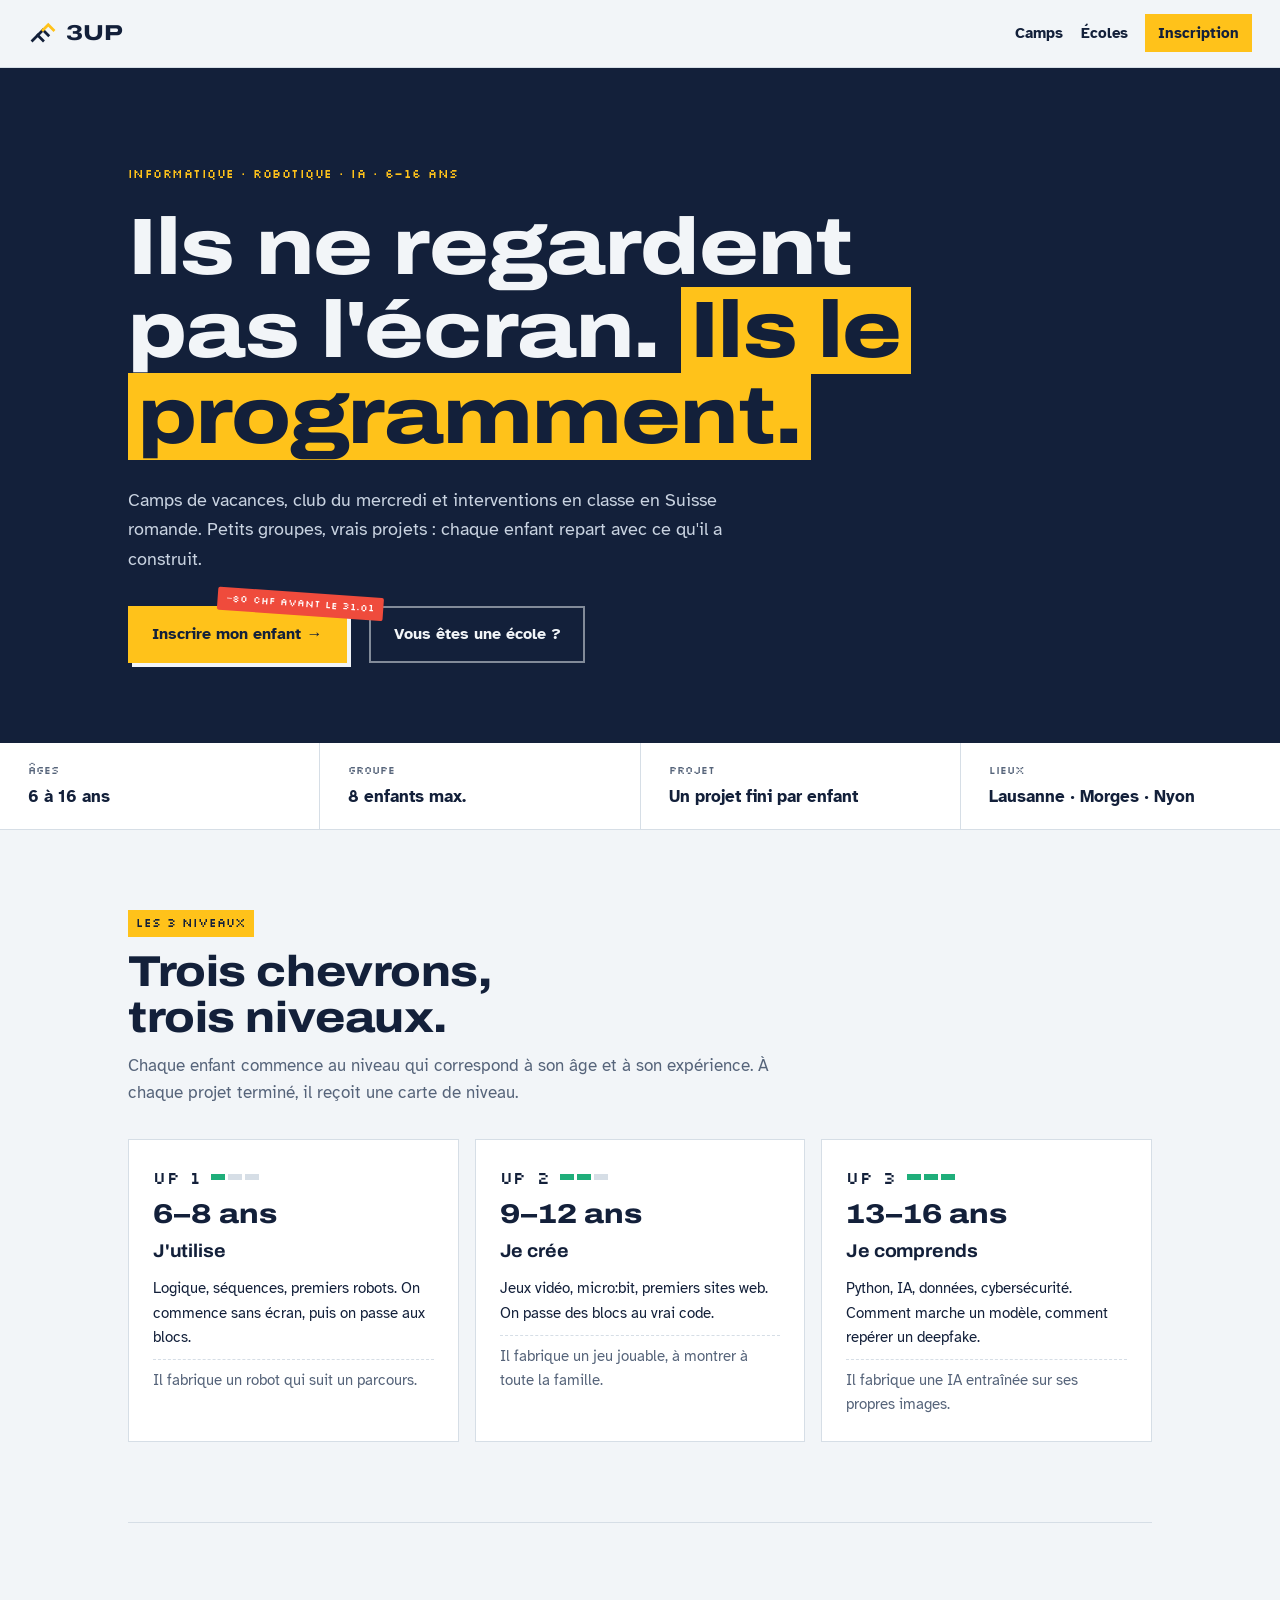
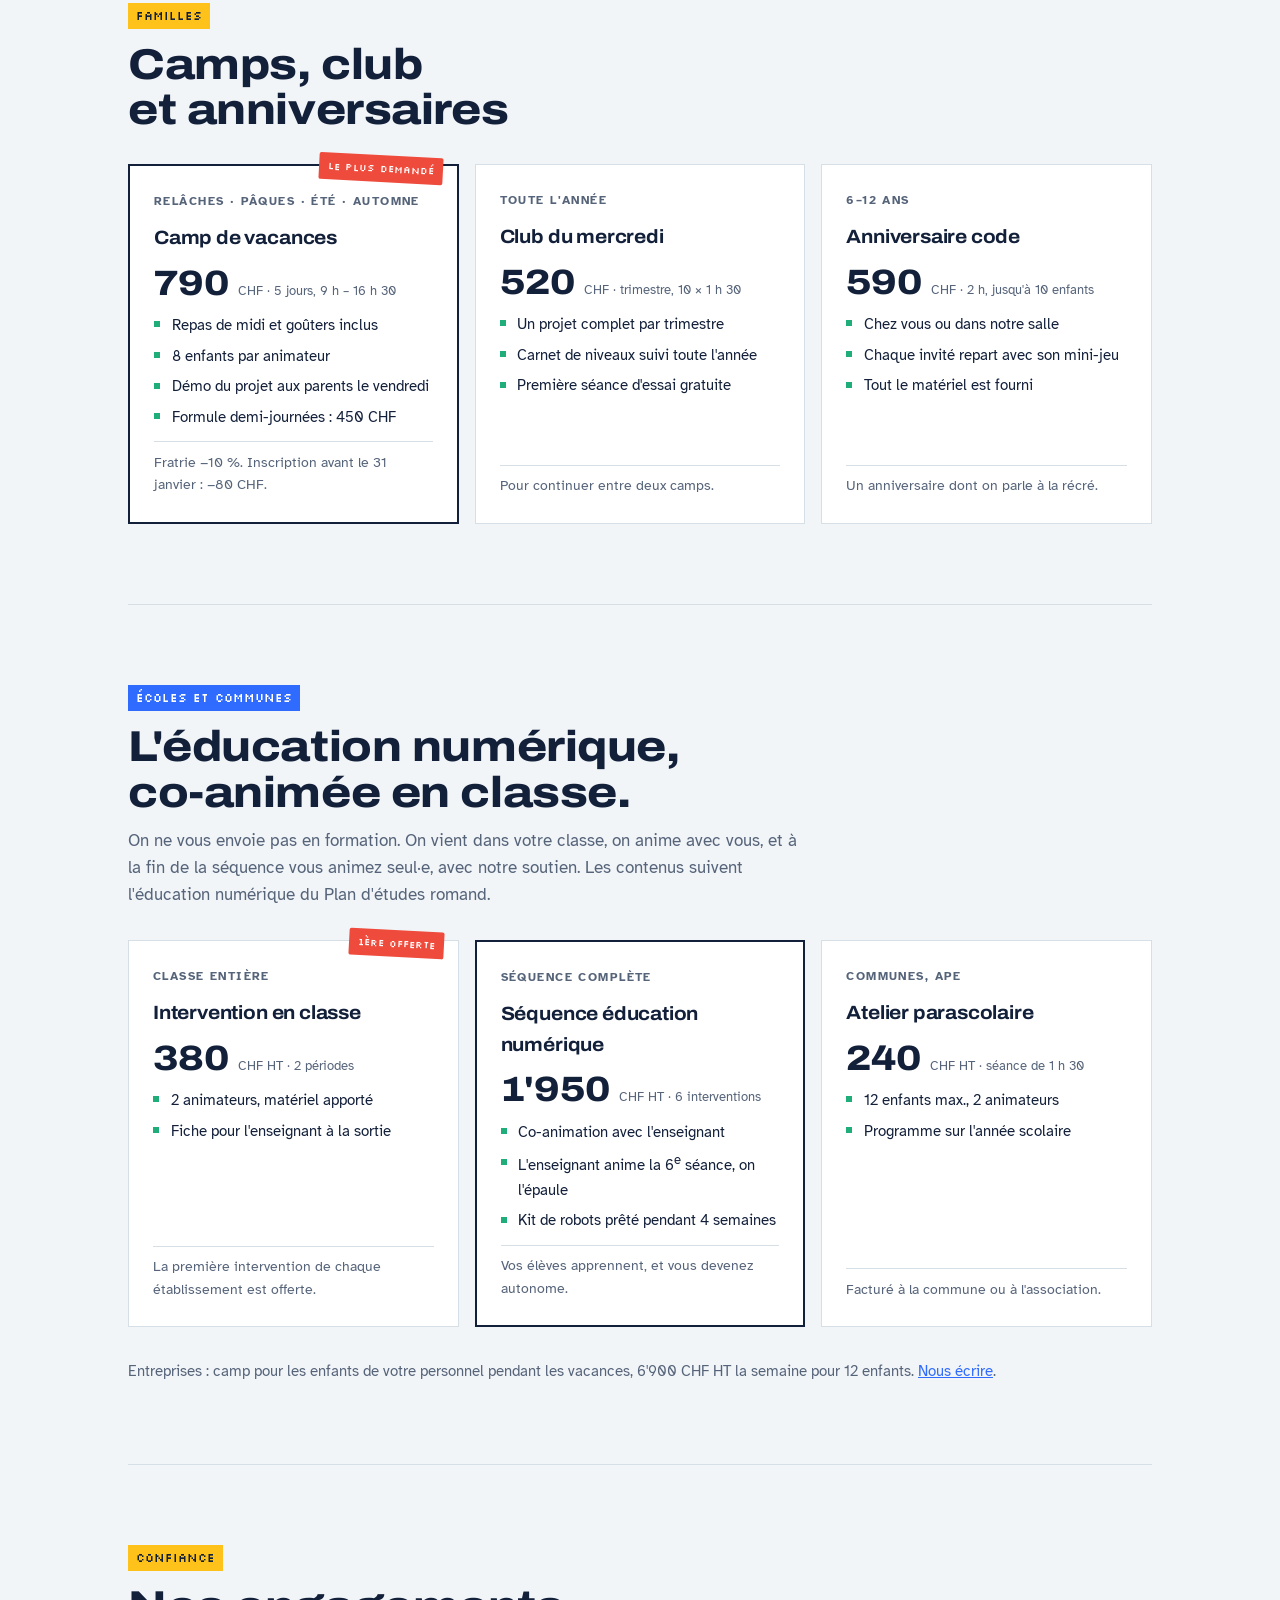
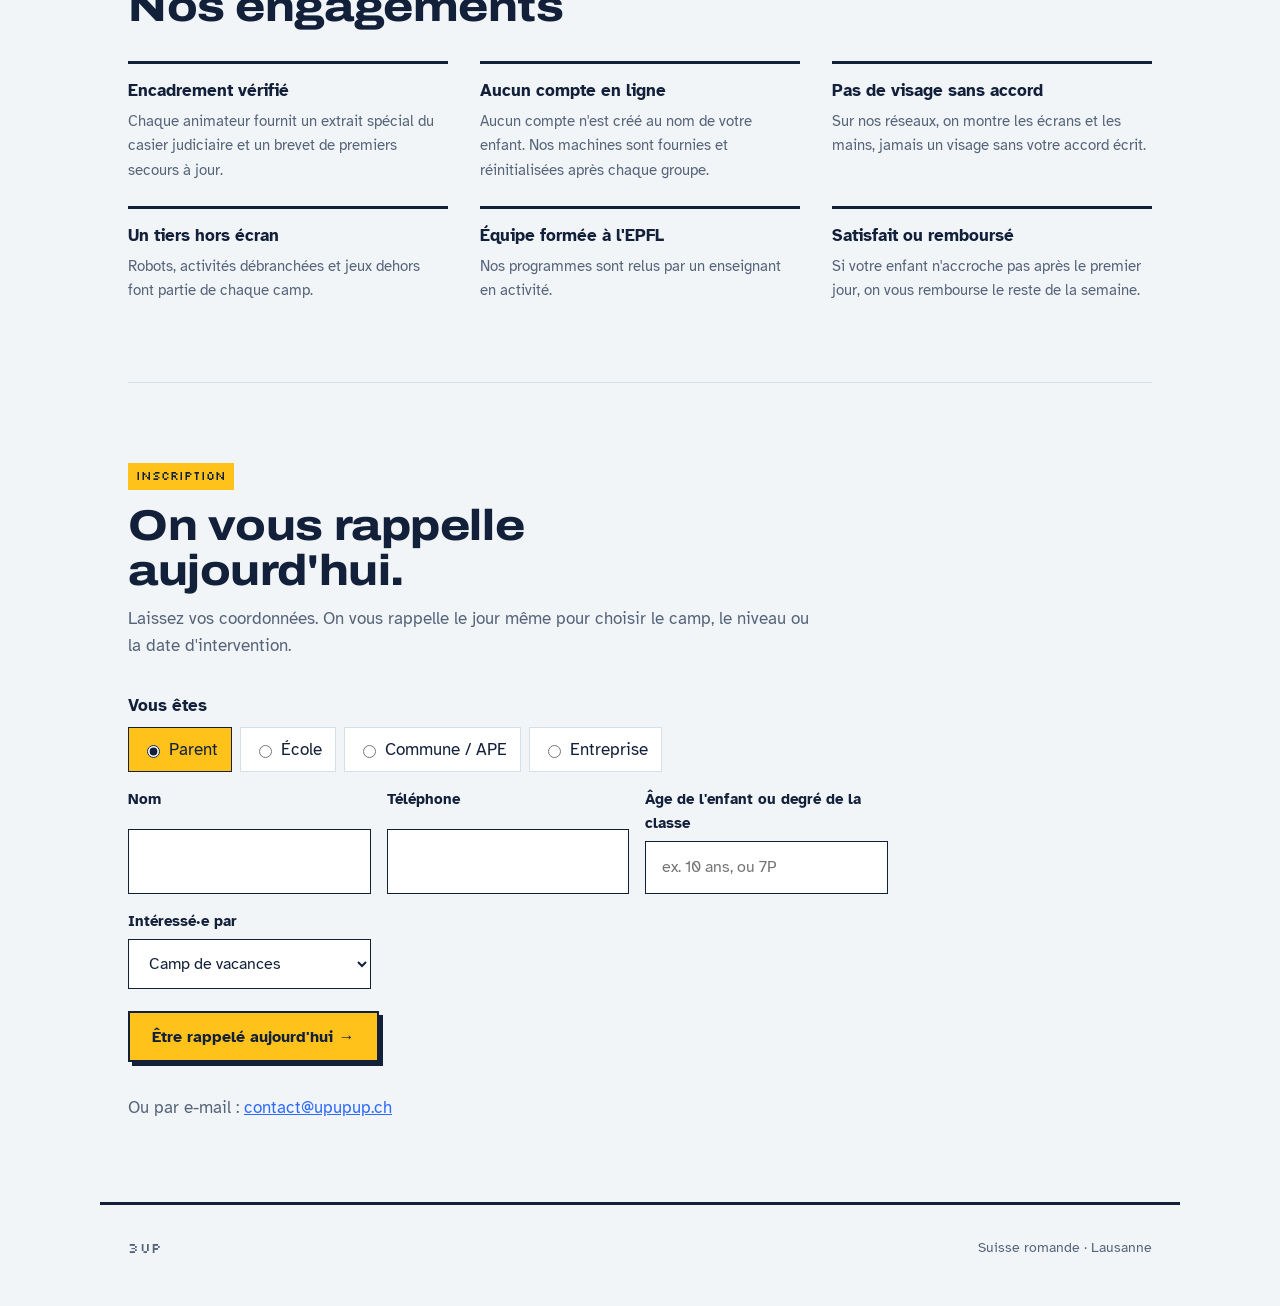
==== commit 46504e02: "Raise prices ~25% Co-Authored-By: Claude Opus 5.5 <noreply@anthropic.com>" ====
--- a/index.html
+++ b/index.html
@@ -41,7 +41,7 @@
       <div class="hero-actions">
         <span class="cta-wrap">
           <a class="cta" href="#inscription">Inscrire mon enfant →</a>
-          <span class="badge">−60 CHF avant le 31.01</span>
+          <span class="badge">−80 CHF avant le 31.01</span>
         </span>
         <a class="cta ghost" href="#ecoles">Vous êtes une école&nbsp;?</a>
       </div>
@@ -97,19 +97,19 @@
           <span class="stamp">Le plus demandé</span>
           <span class="label">Relâches · Pâques · Été · Automne</span>
           <h3>Camp de vacances</h3>
-          <p class="price">650 <small>CHF · 5 jours, 9 h – 16 h 30</small></p>
+          <p class="price">790 <small>CHF · 5 jours, 9 h – 16 h 30</small></p>
           <ul>
             <li>Repas de midi et goûters inclus</li>
             <li>8 enfants par animateur</li>
             <li>Démo du projet aux parents le vendredi</li>
-            <li>Formule demi-journées : 360 CHF</li>
-          </ul>
-          <p class="for">Fratrie −10&nbsp;%. Inscription avant le 31 janvier : −60 CHF.</p>
+            <li>Formule demi-journées : 450 CHF</li>
+          </ul>
+          <p class="for">Fratrie −10&nbsp;%. Inscription avant le 31 janvier : −80 CHF.</p>
         </article>
         <article class="offer">
           <span class="label">Toute l'année</span>
           <h3>Club du mercredi</h3>
-          <p class="price">420 <small>CHF · trimestre, 10 × 1 h 30</small></p>
+          <p class="price">520 <small>CHF · trimestre, 10 × 1 h 30</small></p>
           <ul>
             <li>Un projet complet par trimestre</li>
             <li>Carnet de niveaux suivi toute l'année</li>
@@ -120,7 +120,7 @@
         <article class="offer">
           <span class="label">6–12 ans</span>
           <h3>Anniversaire code</h3>
-          <p class="price">450 <small>CHF · 2 h, jusqu'à 10 enfants</small></p>
+          <p class="price">590 <small>CHF · 2 h, jusqu'à 10 enfants</small></p>
           <ul>
             <li>Chez vous ou dans notre salle</li>
             <li>Chaque invité repart avec son mini-jeu</li>
@@ -142,7 +142,7 @@
           <span class="stamp">1ère offerte</span>
           <span class="label">Classe entière</span>
           <h3>Intervention en classe</h3>
-          <p class="price">290 <small>CHF HT · 2 périodes</small></p>
+          <p class="price">380 <small>CHF HT · 2 périodes</small></p>
           <ul>
             <li>2 animateurs, matériel apporté</li>
             <li>Fiche pour l'enseignant à la sortie</li>
@@ -152,7 +152,7 @@
         <article class="offer star">
           <span class="label">Séquence complète</span>
           <h3>Séquence éducation numérique</h3>
-          <p class="price">1'500 <small>CHF HT · 6 interventions</small></p>
+          <p class="price">1'950 <small>CHF HT · 6 interventions</small></p>
           <ul>
             <li>Co-animation avec l'enseignant</li>
             <li>L'enseignant anime la 6<sup>e</sup> séance, on l'épaule</li>
@@ -163,7 +163,7 @@
         <article class="offer">
           <span class="label">Communes, APE</span>
           <h3>Atelier parascolaire</h3>
-          <p class="price">190 <small>CHF HT · séance de 1 h 30</small></p>
+          <p class="price">240 <small>CHF HT · séance de 1 h 30</small></p>
           <ul>
             <li>12 enfants max., 2 animateurs</li>
             <li>Programme sur l'année scolaire</li>
@@ -171,7 +171,7 @@
           <p class="for">Facturé à la commune ou à l'association.</p>
         </article>
       </div>
-      <p class="aside">Entreprises : camp pour les enfants de votre personnel pendant les vacances, 5'200 CHF HT la semaine pour 12 enfants. <a href="#inscription">Nous écrire</a>.</p>
+      <p class="aside">Entreprises : camp pour les enfants de votre personnel pendant les vacances, 6'900 CHF HT la semaine pour 12 enfants. <a href="#inscription">Nous écrire</a>.</p>
     </section>
 
     <section id="confiance" class="block">
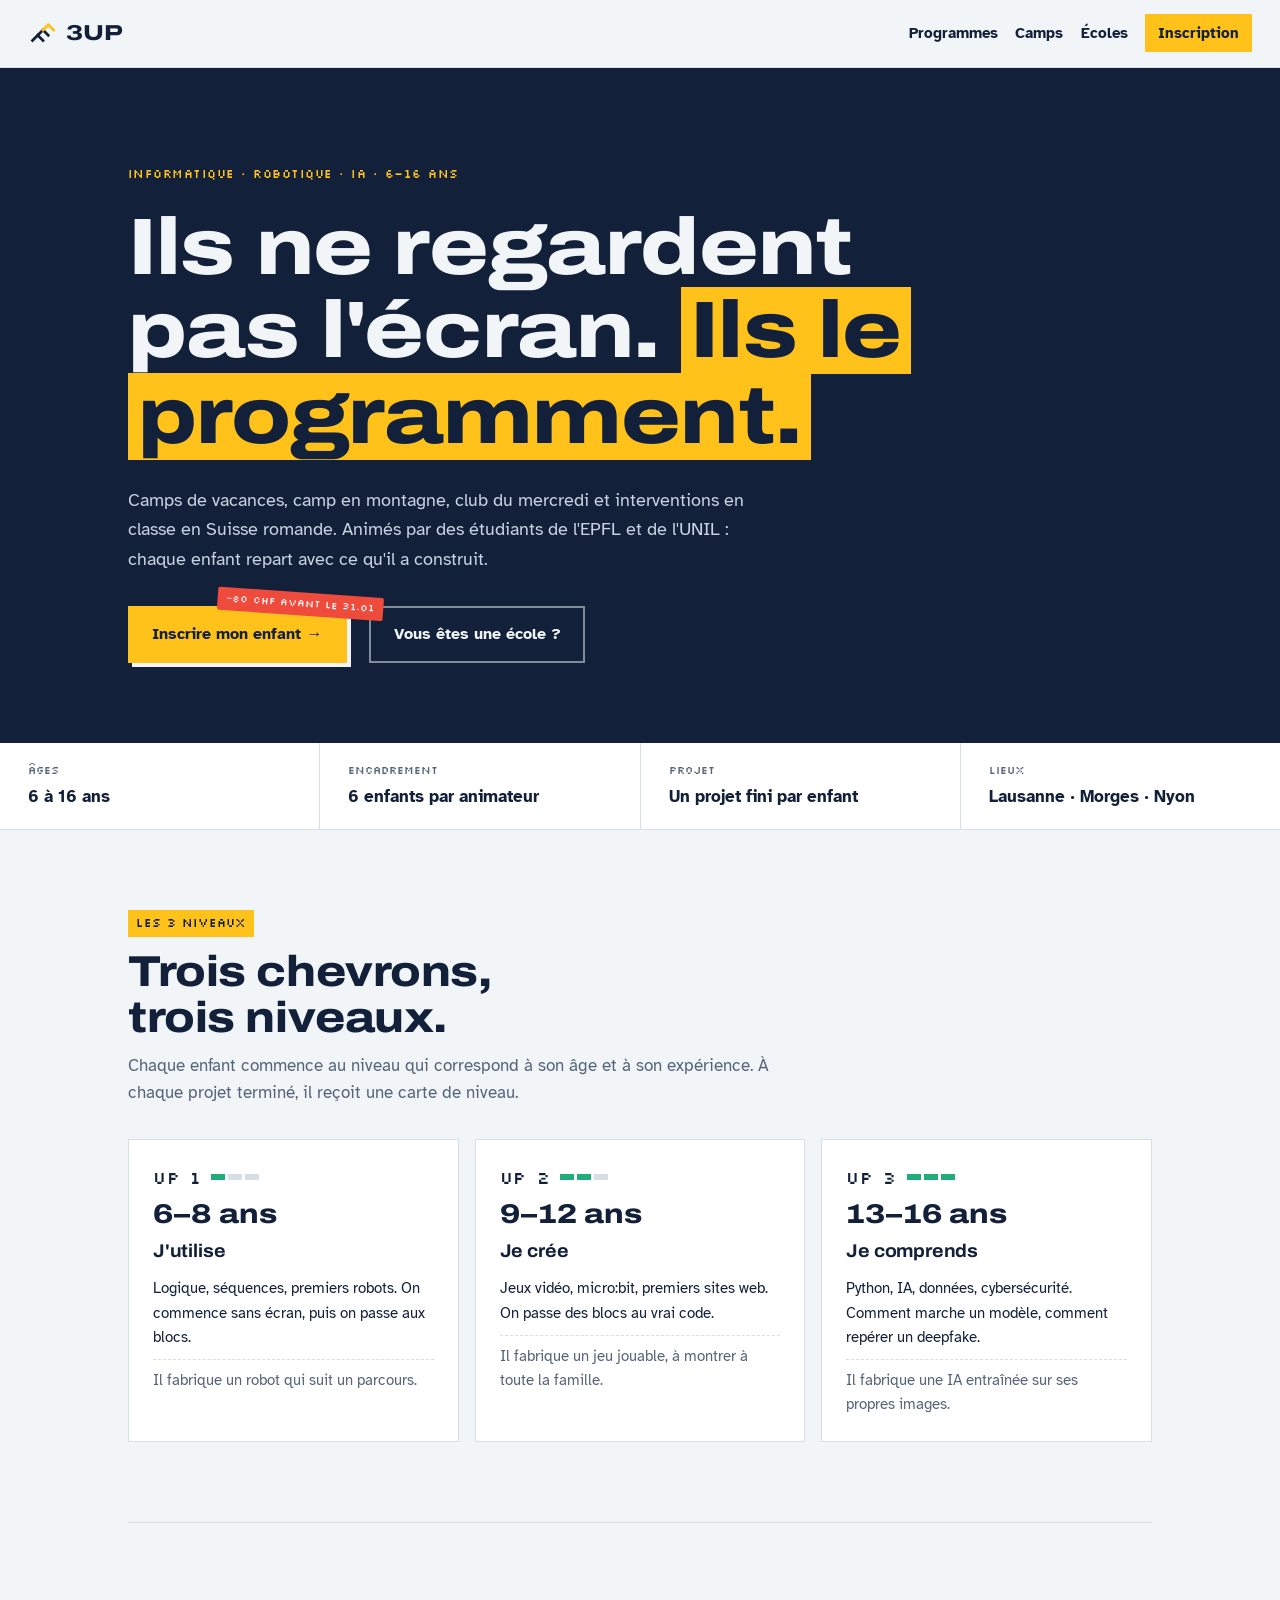
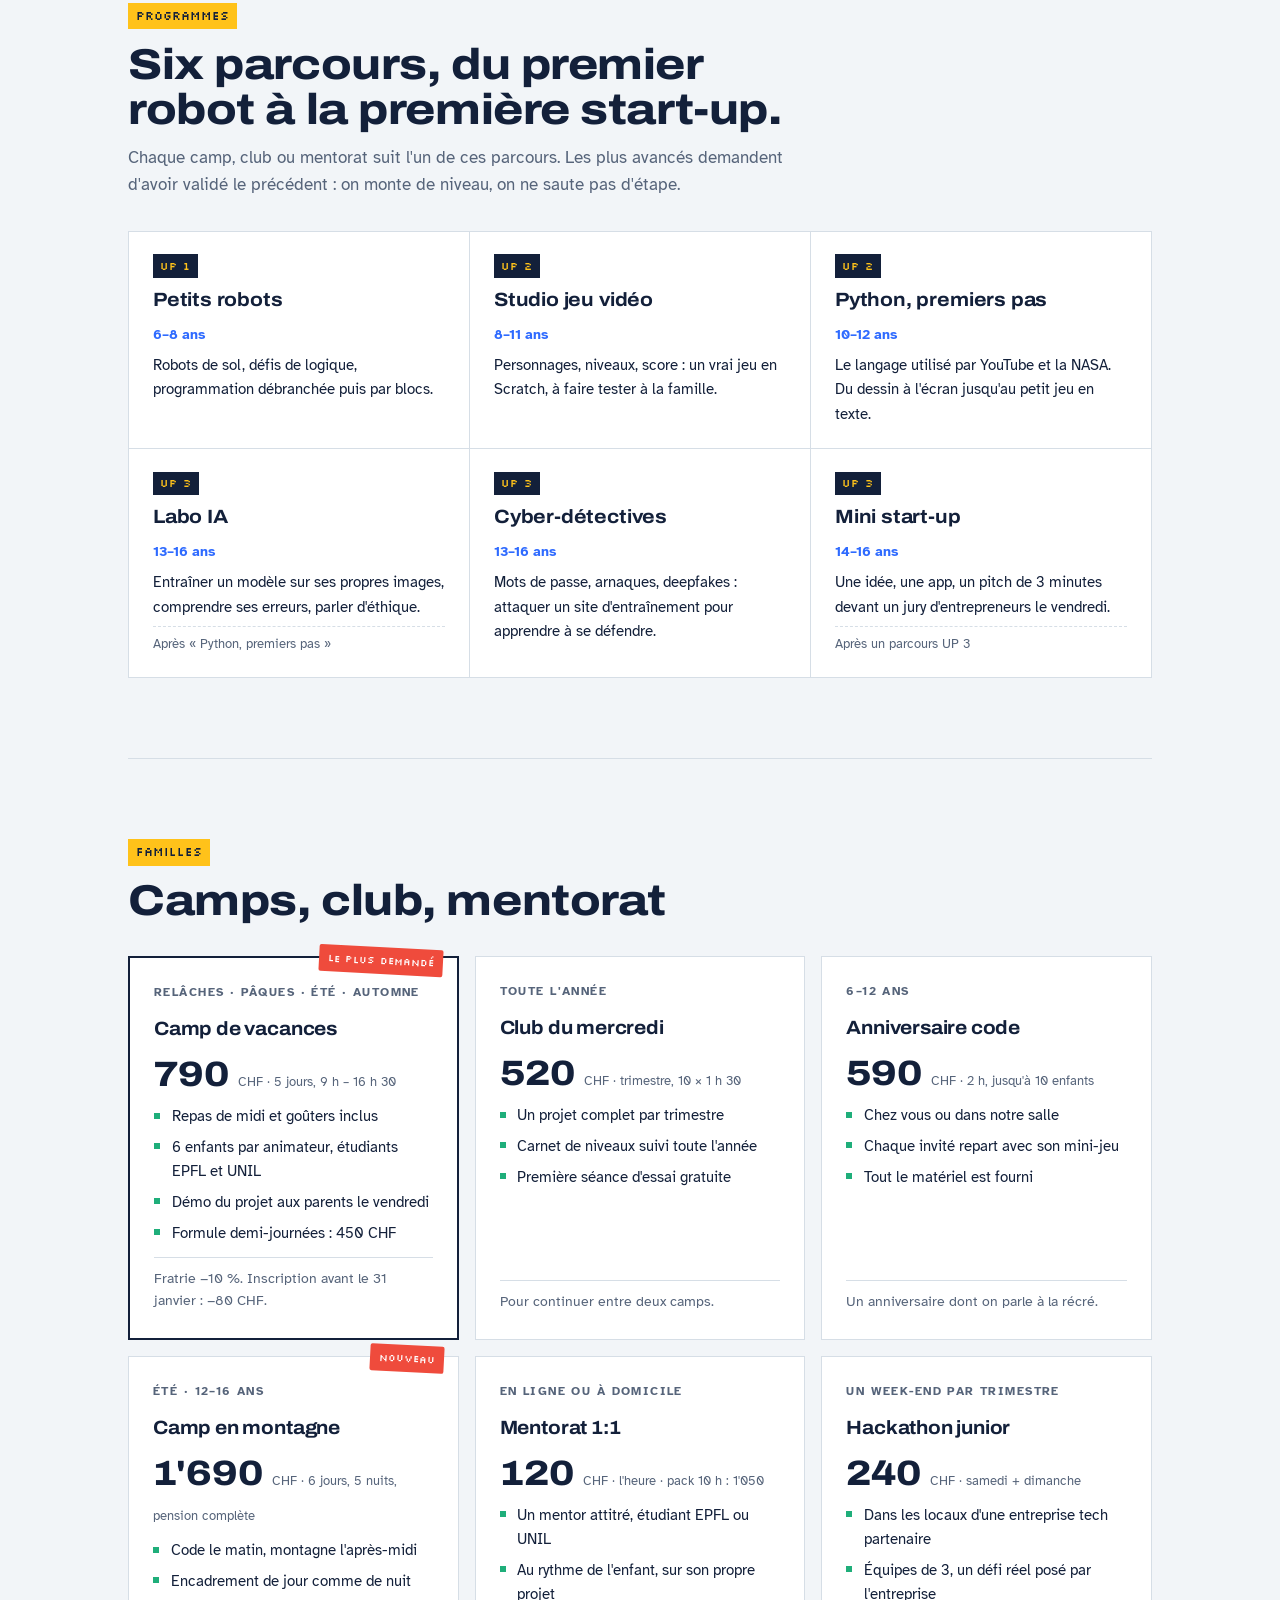
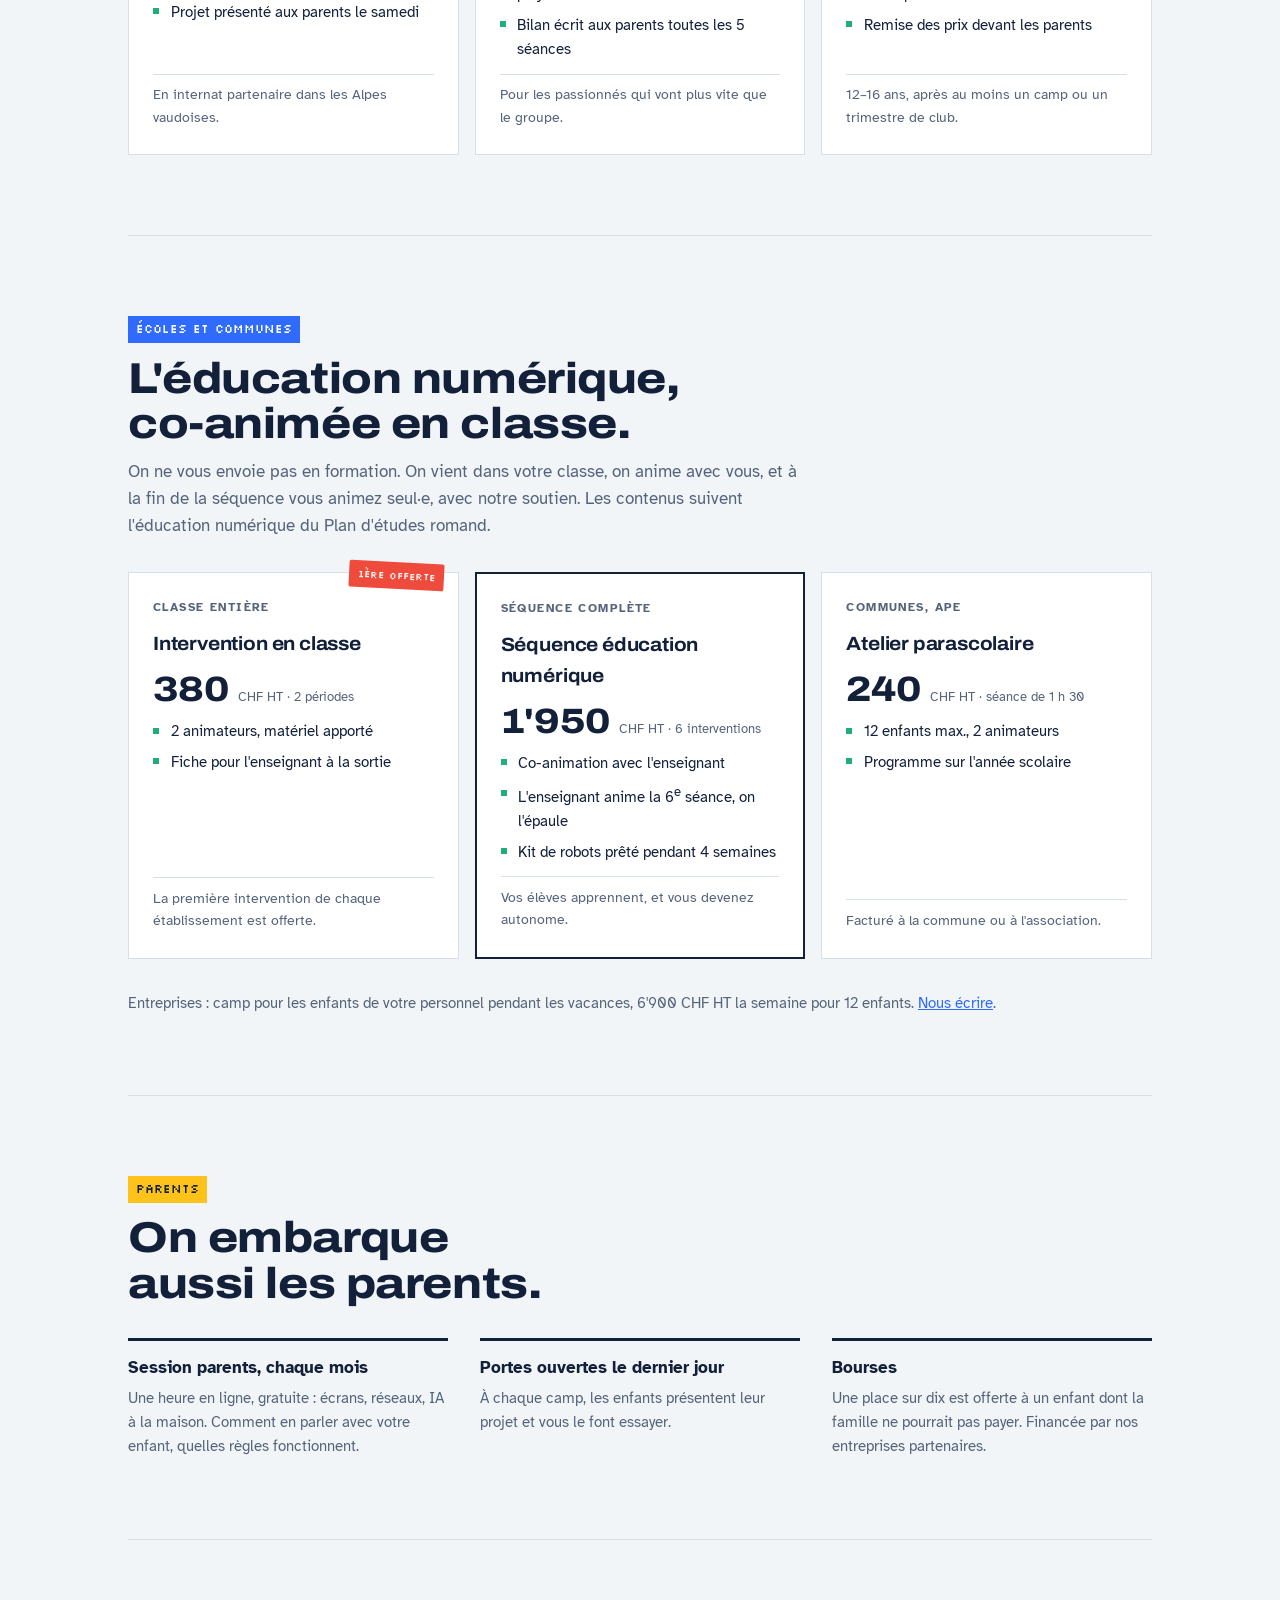
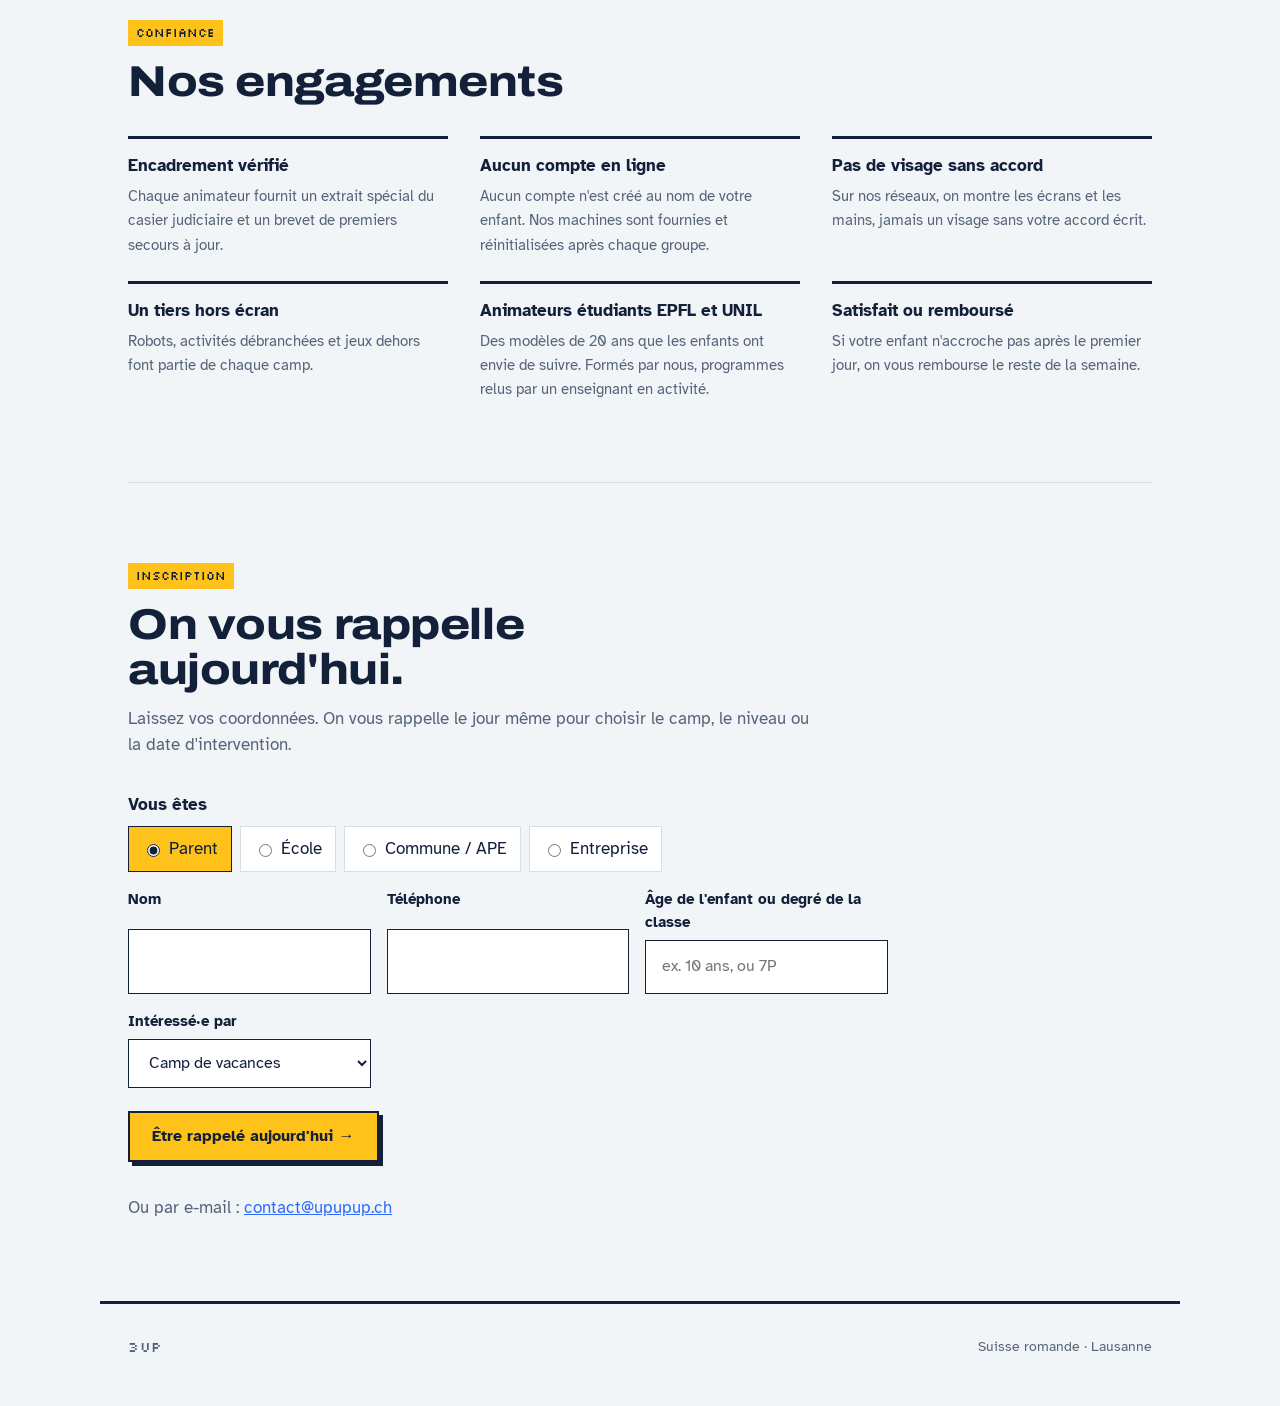
==== commit b728c04a: "Add programme tracks, mountain camp, mentoring, hackathons, parents section Inspired by TechSpark Ac" ====
--- a/index.html
+++ b/index.html
@@ -26,6 +26,7 @@
       <span class="brand-name">3UP</span>
     </a>
     <div class="nav-links">
+      <a href="#programmes">Programmes</a>
       <a href="#camps">Camps</a>
       <a href="#ecoles">Écoles</a>
       <a class="nav-cta" href="#inscription">Inscription</a>
@@ -36,8 +37,7 @@
     <div class="inner">
       <p class="px hero-kicker">Informatique · Robotique · IA · 6–16 ans</p>
       <h1>Ils ne regardent pas l'écran. <span class="hl">Ils le programment.</span></h1>
-      <p class="hero-sub">Camps de vacances, club du mercredi et interventions en classe en Suisse romande. Petits groupes, vrais
-        projets&nbsp;: chaque enfant repart avec ce qu'il a construit.</p>
+      <p class="hero-sub">Camps de vacances, camp en montagne, club du mercredi et interventions en classe en Suisse romande. Animés par des étudiants de l'EPFL et de l'UNIL&nbsp;: chaque enfant repart avec ce qu'il a construit.</p>
       <div class="hero-actions">
         <span class="cta-wrap">
           <a class="cta" href="#inscription">Inscrire mon enfant →</a>
@@ -50,7 +50,7 @@
 
   <section class="facts" aria-label="En bref">
     <div><span class="k">Âges</span><span class="v">6 à 16 ans</span></div>
-    <div><span class="k">Groupe</span><span class="v">8 enfants max.</span></div>
+    <div><span class="k">Encadrement</span><span class="v">6 enfants par animateur</span></div>
     <div><span class="k">Projet</span><span class="v">Un projet fini par enfant</span></div>
     <div><span class="k">Lieux</span><span class="v">Lausanne · Morges · Nyon</span></div>
   </section>
@@ -87,10 +87,26 @@
       </div>
     </section>
 
+    <section id="programmes" class="block">
+      <div class="block-head">
+        <span class="tag">Programmes</span>
+        <h2>Six parcours, du premier robot à la première start-up.</h2>
+        <p>Chaque camp, club ou mentorat suit l'un de ces parcours. Les plus avancés demandent d'avoir validé le précédent&nbsp;: on monte de niveau, on ne saute pas d'étape.</p>
+      </div>
+      <div class="tracks">
+        <article class="track"><span class="px lvl-chip">UP 1</span><h3>Petits robots</h3><span class="ages">6–8 ans</span><p>Robots de sol, défis de logique, programmation débranchée puis par blocs.</p></article>
+        <article class="track"><span class="px lvl-chip">UP 2</span><h3>Studio jeu vidéo</h3><span class="ages">8–11 ans</span><p>Personnages, niveaux, score&nbsp;: un vrai jeu en Scratch, à faire tester à la famille.</p></article>
+        <article class="track"><span class="px lvl-chip">UP 2</span><h3>Python, premiers pas</h3><span class="ages">10–12 ans</span><p>Le langage utilisé par YouTube et la NASA. Du dessin à l'écran jusqu'au petit jeu en texte.</p></article>
+        <article class="track"><span class="px lvl-chip">UP 3</span><h3>Labo IA</h3><span class="ages">13–16 ans</span><p>Entraîner un modèle sur ses propres images, comprendre ses erreurs, parler d'éthique.</p><span class="pre">Après « Python, premiers pas »</span></article>
+        <article class="track"><span class="px lvl-chip">UP 3</span><h3>Cyber-détectives</h3><span class="ages">13–16 ans</span><p>Mots de passe, arnaques, deepfakes&nbsp;: attaquer un site d'entraînement pour apprendre à se défendre.</p></article>
+        <article class="track"><span class="px lvl-chip">UP 3</span><h3>Mini start-up</h3><span class="ages">14–16 ans</span><p>Une idée, une app, un pitch de 3 minutes devant un jury d'entrepreneurs le vendredi.</p><span class="pre">Après un parcours UP 3</span></article>
+      </div>
+    </section>
+
     <section id="camps" class="block">
       <div class="block-head">
         <span class="tag">Familles</span>
-        <h2>Camps, club et anniversaires</h2>
+        <h2>Camps, club, mentorat</h2>
       </div>
       <div class="offers">
         <article class="offer star">
@@ -100,7 +116,7 @@
           <p class="price">790 <small>CHF · 5 jours, 9 h – 16 h 30</small></p>
           <ul>
             <li>Repas de midi et goûters inclus</li>
-            <li>8 enfants par animateur</li>
+            <li>6 enfants par animateur, étudiants EPFL et UNIL</li>
             <li>Démo du projet aux parents le vendredi</li>
             <li>Formule demi-journées : 450 CHF</li>
           </ul>
@@ -127,6 +143,40 @@
             <li>Tout le matériel est fourni</li>
           </ul>
           <p class="for">Un anniversaire dont on parle à la récré.</p>
+        </article>
+        <article class="offer">
+          <span class="stamp">Nouveau</span>
+          <span class="label">Été · 12–16 ans</span>
+          <h3>Camp en montagne</h3>
+          <p class="price">1'690 <small>CHF · 6 jours, 5 nuits, pension complète</small></p>
+          <ul>
+            <li>Code le matin, montagne l'après-midi</li>
+            <li>Encadrement de jour comme de nuit</li>
+            <li>Projet présenté aux parents le samedi</li>
+          </ul>
+          <p class="for">En internat partenaire dans les Alpes vaudoises.</p>
+        </article>
+        <article class="offer">
+          <span class="label">En ligne ou à domicile</span>
+          <h3>Mentorat 1:1</h3>
+          <p class="price">120 <small>CHF · l'heure · pack 10 h : 1'050</small></p>
+          <ul>
+            <li>Un mentor attitré, étudiant EPFL ou UNIL</li>
+            <li>Au rythme de l'enfant, sur son propre projet</li>
+            <li>Bilan écrit aux parents toutes les 5 séances</li>
+          </ul>
+          <p class="for">Pour les passionnés qui vont plus vite que le groupe.</p>
+        </article>
+        <article class="offer">
+          <span class="label">Un week-end par trimestre</span>
+          <h3>Hackathon junior</h3>
+          <p class="price">240 <small>CHF · samedi + dimanche</small></p>
+          <ul>
+            <li>Dans les locaux d'une entreprise tech partenaire</li>
+            <li>Équipes de 3, un défi réel posé par l'entreprise</li>
+            <li>Remise des prix devant les parents</li>
+          </ul>
+          <p class="for">12–16 ans, après au moins un camp ou un trimestre de club.</p>
         </article>
       </div>
     </section>
@@ -172,6 +222,18 @@
         </article>
       </div>
       <p class="aside">Entreprises : camp pour les enfants de votre personnel pendant les vacances, 6'900 CHF HT la semaine pour 12 enfants. <a href="#inscription">Nous écrire</a>.</p>
+    </section>
+
+    <section id="parents" class="block">
+      <div class="block-head">
+        <span class="tag">Parents</span>
+        <h2>On embarque aussi les parents.</h2>
+      </div>
+      <div class="trust">
+        <div><b>Session parents, chaque mois</b><p>Une heure en ligne, gratuite&nbsp;: écrans, réseaux, IA à la maison. Comment en parler avec votre enfant, quelles règles fonctionnent.</p></div>
+        <div><b>Portes ouvertes le dernier jour</b><p>À chaque camp, les enfants présentent leur projet et vous le font essayer.</p></div>
+        <div><b>Bourses</b><p>Une place sur dix est offerte à un enfant dont la famille ne pourrait pas payer. Financée par nos entreprises partenaires.</p></div>
+      </div>
     </section>
 
     <section id="confiance" class="block">
@@ -184,7 +246,7 @@
         <div><b>Aucun compte en ligne</b><p>Aucun compte n'est créé au nom de votre enfant. Nos machines sont fournies et réinitialisées après chaque groupe.</p></div>
         <div><b>Pas de visage sans accord</b><p>Sur nos réseaux, on montre les écrans et les mains, jamais un visage sans votre accord écrit.</p></div>
         <div><b>Un tiers hors écran</b><p>Robots, activités débranchées et jeux dehors font partie de chaque camp.</p></div>
-        <div><b>Équipe formée à l'EPFL</b><p>Nos programmes sont relus par un enseignant en activité.</p></div>
+        <div><b>Animateurs étudiants EPFL et UNIL</b><p>Des modèles de 20 ans que les enfants ont envie de suivre. Formés par nous, programmes relus par un enseignant en activité.</p></div>
         <div><b>Satisfait ou remboursé</b><p>Si votre enfant n'accroche pas après le premier jour, on vous rembourse le reste de la semaine.</p></div>
       </div>
     </section>
@@ -218,7 +280,11 @@
           <select id="f-offre" name="Offre">
             <option>Camp de vacances</option>
             <option>Club du mercredi</option>
+            <option>Camp en montagne</option>
+            <option>Mentorat 1:1</option>
+            <option>Hackathon junior</option>
             <option>Anniversaire code</option>
+            <option>Bourse</option>
             <option>Intervention en classe</option>
             <option>Atelier parascolaire</option>
             <option>Camp entreprise</option>
--- a/style.css
+++ b/style.css
@@ -442,3 +442,33 @@
   html { scroll-behavior: auto; }
   .cta { transition: none; }
 }
+
+/* Programme tracks */
+.tracks {
+  display: grid;
+  gap: 1px;
+  background: var(--brume);
+  border: 1px solid var(--brume);
+  grid-template-columns: repeat(auto-fit, minmax(260px, 1fr));
+}
+
+.track {
+  background: var(--sheet);
+  padding: 1.4rem 1.5rem;
+  display: grid;
+  gap: .45rem;
+  align-content: start;
+}
+
+.lvl-chip {
+  justify-self: start;
+  font-size: .66rem;
+  background: var(--encre);
+  color: var(--signal);
+  padding: .2rem .45rem;
+}
+
+.track h3 { font-size: 1.2rem; font-variation-settings: "wdth" 110; }
+.track .ages { font-weight: 700; color: var(--ciel); font-size: .9rem; }
+.track p { font-size: .95rem; }
+.track .pre { font-size: .8rem; color: var(--muted); border-top: 1px dashed var(--brume); padding-top: .45rem; }
